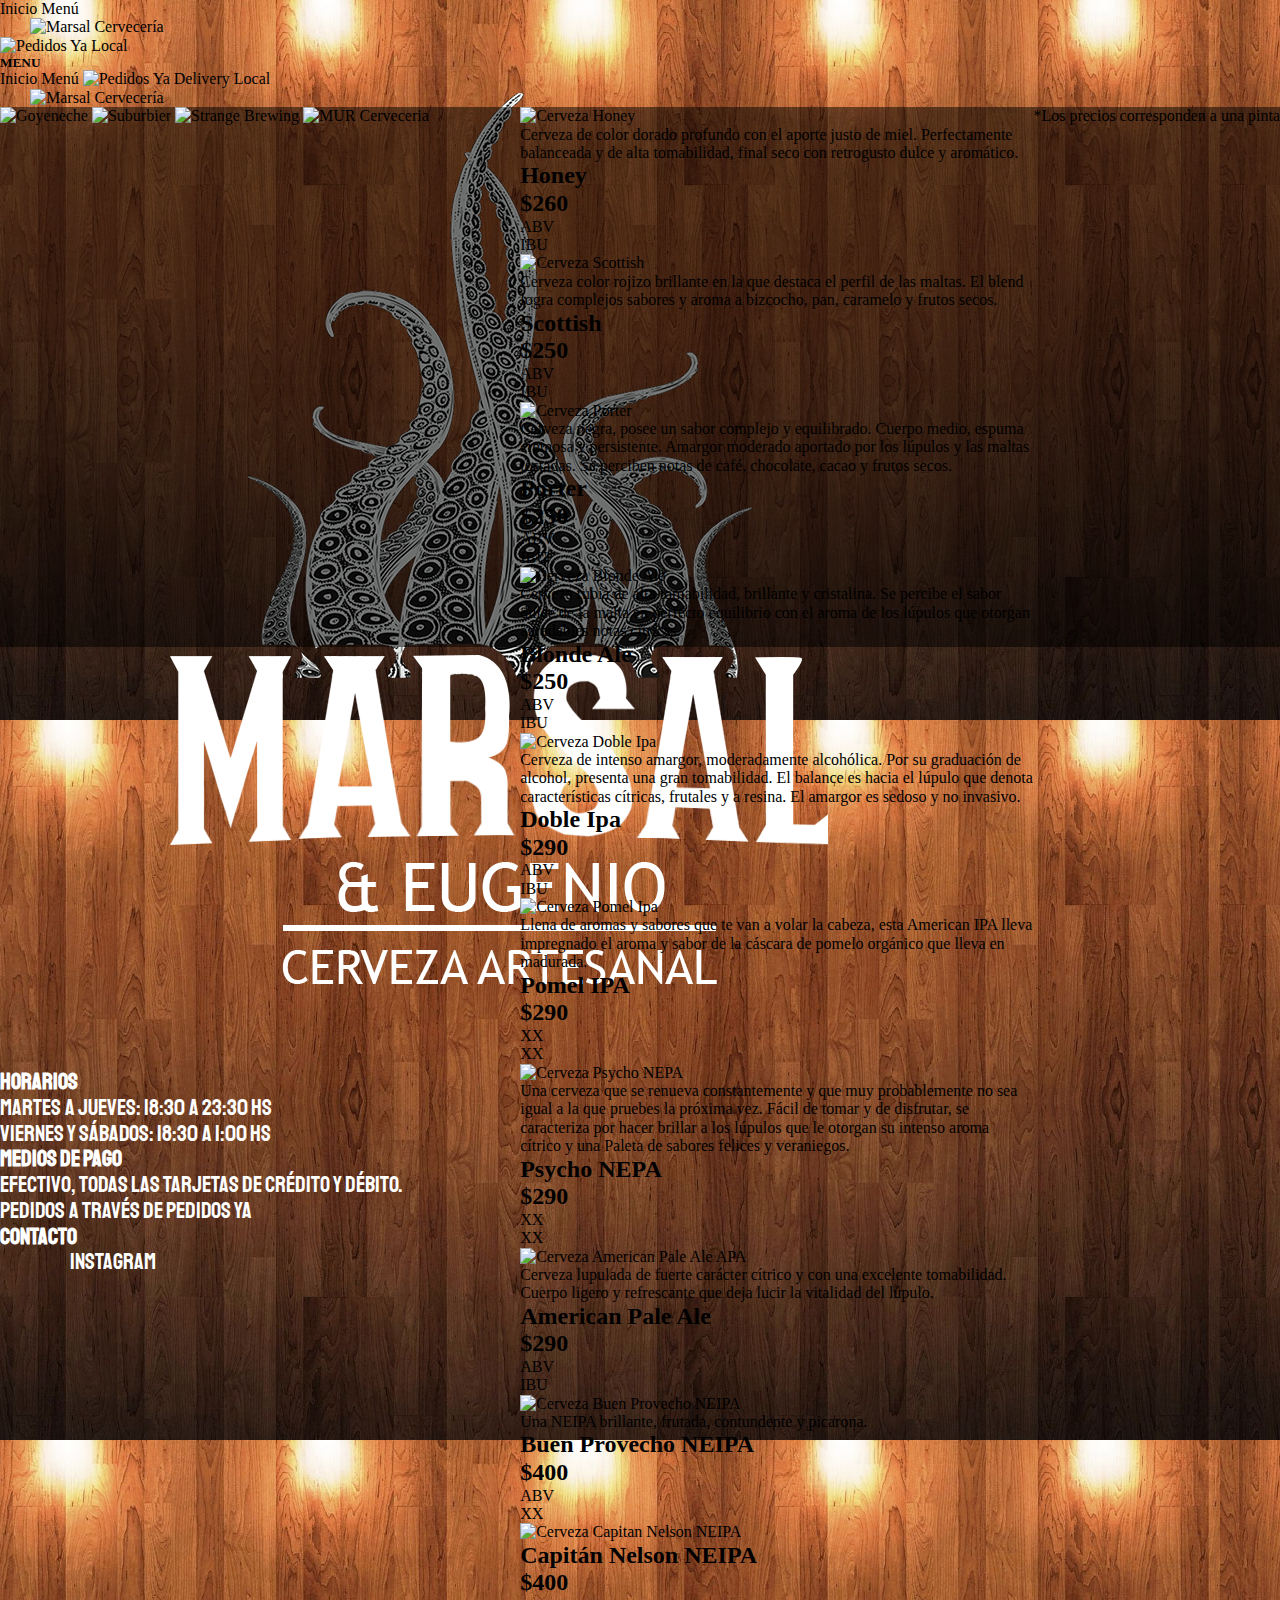
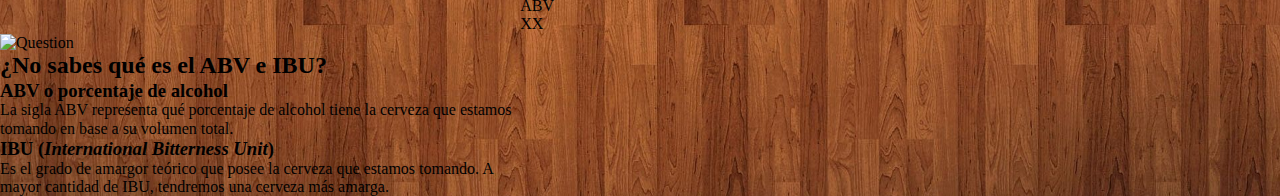
==== cervezas.html @ 227ba325 "Update cervezas.html" ====
<!DOCTYPE html>
<html lang="es">
<head>
    <meta charset="UTF-8">
    <meta http-equiv="X-UA-Compatible" content="IE=edge">
    <meta name="viewport" content="width=device-width, initial-scale=1.0">
    <title>Cervezas - Marsal</title>
    <meta name="keywords" content="cerveza,hamburguesas,bar,cervecería,birra,pizza">
	<meta name="description" content="Bar y cervecería artesanal ubicada en Los Polvorines, Malvinas Argentinas. Brindando la mejor calidad desde 2020">
	<meta name="author" content="Alexis Mendez">
	<meta name="copyright" content="Marsal Cervecería">
	<link rel="icon" href="assets/Logo.png">
	<link rel="stylesheet" type="text/css" href="style2.css">
	<link rel="stylesheet" type="text/css" href="normalize.css">
	<link rel="stylesheet" href="https://use.fontawesome.com/releases/v5.15.4/css/all.css" integrity="sha384-DyZ88mC6Up2uqS4h/KRgHuoeGwBcD4Ng9SiP4dIRy0EXTlnuz47vAwmeGwVChigm" crossorigin="anonymous">
	<link rel="preconnect" href="https://fonts.googleapis.com">
    <link rel="preconnect" href="https://fonts.gstatic.com" crossorigin>
	<link href="https://fonts.googleapis.com/css2?family=Skranji&display=swap" rel="stylesheet">
	<link href="https://fonts.googleapis.com/css2?family=Kelly+Slab&display=swap" rel="stylesheet">
	<link href="https://fonts.googleapis.com/css2?family=Truculenta:wght@300;500;700&display=swap" rel="stylesheet">
	<link href="https://fonts.googleapis.com/css2?family=Staatliches&display=swap" rel="stylesheet">
	<link href="https://fonts.googleapis.com/css2?family=Fira+Sans:wght@300;500;700&display=swap" rel="stylesheet">
	<link href="https://fonts.googleapis.com/css2?family=Raleway:wght@300;500;700&family=Russo+One&display=swap" rel="stylesheet">
</head>
<body>
    <nav class="nav">
		<div class="nav-grid">
			<div class="nav__left">
				<a href="index.html">Inicio</a>
				<a href="menu.html">Menú</a>
			</div>
			<img class="logo" src="assets/Logo_bordes.png" alt="Marsal Cervecería">
			<div class="nav__right">
				<a class="nav__link flex-center" href="https://www.pedidosya.com.ar/restaurantes/malvinas-argentinas/marsal-cerveceria-los-polvorines-menu?origin=shop_list">
					<img class="pedidos" src="assets/Pedidos.png" alt="Pedidos Ya"
					Delivery
				</a>
				<a class="nav__link flex-center" href="https://g.page/marsal-cerveceria?share" target="_blank">
					<i class="fas fa-map-marker-alt"></i>Local
				</a>
			</div>
		</div>
		<div class="nav-mobile">
			<div class="nav__button">
				<i class="fas fa-bars"></i>
				<h5>MENU</h5>
				<div class="aside">
					<a class="aside__item" href="index.html">
						<i class="fas fa-home"></i>Inicio
					</a>
					<a class="aside__item" href="menu.html">
						<i class="fas fa-utensils"></i>Menú
					</a>
					<a class="aside__item" href="https://www.pedidosya.com.ar/restaurantes/malvinas-argentinas/marsal-cerveceria-los-polvorines-menu?origin=shop_list">
						<img src="assets/Pedidos.png" alt="Pedidos Ya">
						Delivery
					</a>
					<a class="aside__item" href="https://g.page/marsal-cerveceria?share" target="_blank">
						<i class="fas fa-map-marker-alt"></i>Local
					</a>
				</div>
			</div>
			<img class="logo" src="assets/Logo_bordes.png" alt="Marsal Cervecería">
			<a class="nav__instagram" href="https://www.instagram.com/marsal_cerveceria/" target="_blank"><i class="fab fa-instagram"></i></a>	
		</div>
	</nav>
	<main class="page">
		<section class="container">
			<div class="friends">
				<img src="assets/Goye.png" alt="Goyeneche" class="friends__logo">
				<img src="assets/Suburbier.png" alt="Suburbier" class="friends__logo">
				<img src="assets/Strange.png" alt="Strange Brewing" class="friends__logo">
				<img src="assets/MUR.png" alt="MUR Cerveceria" class="friends__logo">
			</div>
		</section>
		<section class="container beers">
			<div class="beer">
				<div class="container-details">
					<img class="beer__img" src="assets/Beers/Honey.png" alt="Cerveza Honey">
					<p class="beer__details">Cerveza de color dorado profundo con el aporte justo de miel. Perfectamente balanceada y de alta tomabilidad, final seco con retrogusto dulce y aromático.</p>
				</div>
				<div class="beer__description">
					<h2 class="beer__title">Honey</h2>
					<h2 class="beer__price">$260</h2>
					<div class="beer__abv">
						<p>ABV</p>
						<div class="abv__value abv-honey"></div>
					</div>
					<div class="beer__ibu">
						<p>IBU</p>
						<div class="ibu__value ibu-honey"></div>
					</div>
				</div>
			</div>
			<div class="beer">
				<div class="container-details">
					<img class="beer__img" src="assets/Beers/Scottish.png" alt="Cerveza Scottish">
					<p class="beer__details">Cerveza color rojizo brillante en la que destaca el perfil de las maltas. El blend logra complejos sabores y aroma a bizcocho, pan, caramelo y frutos secos.</p>
				</div>
				<div class="beer__description">
					<h2 class="beer__title">Scottish</h2>
					<h2 class="beer__price">$250</h2>
					<div class="beer__abv">
						<p>ABV</p>
						<div class="abv__value abv-sc"></div>
					</div>
					<div class="beer__ibu">
						<p>IBU</p>
						<div class="ibu__value ibu-sc"></div>
					</div>
				</div>
			</div>
			<div class="beer">
				<div class="container-details">
					<img class="beer__img" src="assets/Beers/Porter.png" alt="Cerveza Porter">
					<p class="beer__details">Cerveza negra, posee un sabor complejo y equilibrado. Cuerpo medio, espuma cremosa y persistente. Amargor moderado aportado por los lúpulos y las maltas tostadas. Se perciben notas de café, chocolate, cacao y frutos secos.</p>
				</div>
				<div class="beer__description">
					<h2 class="beer__title">Porter</h2>
					<h2 class="beer__price">$250</h2>
					<div class="beer__abv">
						<p>ABV</p>
						<div class="abv__value abv-por"></div>
					</div>
					<div class="beer__ibu">
						<p>IBU</p>
						<div class="ibu__value ibu-por"></div>
					</div>
				</div>
			</div>
			<div class="beer">
				<div class="container-details">
					<img class="beer__img" src="assets/Beers/Blonde Ale.png" alt="Cerveza Blonde Ale">
					<p class="beer__details">Cerveza rubia de alta tomabilidad, brillante y cristalina. Se percibe el sabor dulce de la malta en perfecto equilibrio con el aroma de los lúpulos que otorgan agradables notas cítricas.</p>
				</div>
				<div class="beer__description">
					<h2 class="beer__title">Blonde Ale</h2>
					<h2 class="beer__price">$250</h2>
					<div class="beer__abv">
						<p>ABV</p>
						<div class="abv__value abv-blonde"></div>
					</div>
					<div class="beer__ibu">
						<p>IBU</p>
						<div class="ibu__value ibu-blonde"></div>
					</div>
				</div>
			</div>
			<div class="beer">
				<div class="container-details">
					<img class="beer__img" src="assets/Beers/Doble Ipa.png" alt="Cerveza Doble Ipa">
					<p class="beer__details">Cerveza de intenso amargor, moderadamente alcohólica. Por su graduación de alcohol, presenta una gran tomabilidad. El balance es hacia el lúpulo que denota características cítricas, frutales y a resina. El amargor es sedoso y no invasivo.</p>
				</div>
				<div class="beer__description">
					<h2 class="beer__title">Doble Ipa</h2>
					<h2 class="beer__price">$290</h2>
					<div class="beer__abv">
						<p>ABV</p>
						<div class="abv__value abv-dipa"></div>
					</div>
					<div class="beer__ibu">
						<p>IBU</p>
						<div class="ibu__value ibu-dipa"></div>
					</div>
				</div>
			</div>
			<div class="beer">
				<div class="container-details">
					<img class="beer__img" src="assets/Beers/Pomel Ipa.png" alt="Cerveza Pomel Ipa">
					<p class="beer__details">Llena de aromas y sabores que te van a volar la cabeza, esta American IPA lleva impregnado el aroma y sabor de la cáscara de pomelo orgánico que lleva en madurada.</p>
				</div>
				<div class="beer__description">
					<h2 class="beer__title">Pomel IPA</h2>
					<h2 class="beer__price">$290</h2>
					<div class="beer__abv">
						<p>XX</p>
						<div class="abv__value abv-na"></div>
					</div>
					<div class="beer__ibu">
						<p>XX</p>
						<div class="ibu__value ibu-na"></div>
					</div>
				</div>
			</div>
			<div class="beer">
				<div class="container-details">
					<img class="beer__img" src="assets/Beers/Psycho NEPA.png" alt="Cerveza Psycho NEPA">
					<p class="beer__details">Una cerveza que se renueva constantemente y que muy probablemente no sea igual a la que pruebes la próxima vez. Fácil de tomar y de disfrutar, se caracteriza por hacer brillar a los lúpulos que le otorgan su intenso aroma cítrico y una Paleta de sabores felices y veraniegos.</p>
				</div>
				<div class="beer__description">
					<h2 class="beer__title">Psycho NEPA</h2>
					<h2 class="beer__price">$290</h2>
					<div class="beer__abv">
						<p>XX</p>
						<div class="abv__value abv-na"></div>
					</div>
					<div class="beer__ibu">
						<p>XX</p>
						<div class="ibu__value ibu-na"></div>
					</div>
				</div>
			</div>
			<div class="beer">
				<div class="container-details">
					<img class="beer__img" src="assets/Beers/APA.png" alt="Cerveza American Pale Ale APA">
					<p class="beer__details">Cerveza lupulada de fuerte carácter cítrico y con una excelente tomabilidad. Cuerpo ligero y refrescante que deja lucir la vitalidad del lúpulo.</p>
				</div>
				<div class="beer__description">
					<h2 class="beer__title">American Pale Ale</h2>
					<h2 class="beer__price">$290</h2>
					<div class="beer__abv">
						<p>ABV</p>
						<div class="abv__value abv-apa"></div>
					</div>
					<div class="beer__ibu">
						<p>IBU</p>
						<div class="ibu__value ibu-apa"></div>
					</div>
				</div>
			</div>
			<div class="beer">
				<div class="container-details">
					<img class="beer__img" src="assets/Beers/Buen provecho.png" alt="Cerveza Buen Provecho NEIPA">
					<p class="beer__details">Una NEIPA brillante, frutada, contundente y picarona.</p>
				</div>
				<div class="beer__description">
					<h2 class="beer__title">Buen Provecho NEIPA</h2>
					<h2 class="beer__price">$400</h2>
					<div class="beer__abv">
						<p>ABV</p>
						<div class="abv__value abv-bp"></div>
					</div>
					<div class="beer__ibu">
						<p>XX</p>
						<div class="ibu__value ibu-na"></div>
					</div>
				</div>
			</div>
			<div class="beer">
				<img class="beer__img" src="assets/Beers/Capitan.png" alt="Cerveza Capitan Nelson NEIPA">
				<div class="beer__description">
					<h2 class="beer__title">Capitán Nelson NEIPA</h2>
					<h2 class="beer__price">$400</h2>
					<div class="beer__abv">
						<p>ABV</p>
						<div class="abv__value abv-cn"></div>
					</div>
					<div class="beer__ibu">
						<p>XX</p>
						<div class="ibu__value ibu-na"></div>
					</div>
				</div>
			</div>
		</section>
		<div class="aclaration">
			<p>*Los precios corresponden a una pinta</p>
		</div>
		<article class="diccionario">
			<img class="flex-center question" src="assets/questions.svg" alt="Question">
			<div class="definitions">
				<h2 class="flex-center dicc">¿No sabes qué es el ABV e IBU?</h2>
				<div class="definition">
					<h3 class="diccionario__title">ABV o porcentaje de alcohol</h2>
					<p class="diccionario__description">La sigla ABV representa qué porcentaje de alcohol tiene la cerveza que estamos tomando en base a su volumen total.</p>
				</div>
				<div class="definition">
					<h3 class="diccionario__title">IBU (<em>International Bitterness Unit</em>)</h2>
					<p class="diccionario__description">Es el grado de amargor teórico que posee la cerveza que estamos tomando. A mayor cantidad de IBU, tendremos una cerveza más amarga.</p>
				</div>
			</div>
		</article>
	</main>
	<footer class="footer">
		<div class="container cont-f">
			<div class="footer__item flex-center">
				<img class="footer__logo" src="assets/Logo.png" alt="Marsal Cerveceria">
			</div>
			<div class="footer__item">
				<div class="hour">
					<h4>HORARIOS</h4>
					<p class="footer__p">Martes a Jueves: 18:30 a 23:30 hs</p>
					<p class="footer__p">Viernes y Sábados: 18:30 a 1:00 hs</p>
				</div>
			</div>
			<div class="footer__item ">
				<div class="pay">
					<h4>MEDIOS DE PAGO</h4>
					<p class="footer__p">Efectivo, todas las tarjetas de crédito y débito. <br>
					Pedidos a través de Pedidos Ya
					</p>
				</div>
			</div>
			<div class="footer__item ">
				<div class="contact">
					<h4>CONTACTO</h4>
					<a class="footer__instagram" href="https://www.instagram.com/marsal_cerveceria/" target="_blank"><i class="fab fa-instagram"></i>Instagram</a>				
				</div>
			</div>
		</div>
    </footer>
</body>
</html>
---- style2.css ----
body{
    background: url(assets/background.jpg);
    background-size: cover;
    background-position-x: -60px;
    scroll-behavior: smooth;
}

a{
    color: inherit;
}

.nav-flex{
    display: flex;
    position: relative;
    height: 35vh;
    width: 100vw;
    justify-content: space-evenly;
}

.nav-flex--mobile{
    display: none;
}

.banner{
    display: flex;
    justify-content: center;
}

.banner img{
    width: 100%;
}

.logo{
    justify-content: center;
    display: flex;
    min-width: 250px;
    margin: 0 30px;
}

.logo img{
    height: 100%;
}

.page{
    display: grid;
    position: relative;
    height: 60vh;
    bottom: 0;
    width: 100vw;
    grid-template-areas: 
    "beer food place";
    background: rgba(0, 0, 0, 0.507);
}

.beer{
    grid-area: beer;
}

.food{
    grid-area: food;
}

.place{
    grid-area: place;
}

.item{
    display: flex;
    overflow: hidden;
    padding: 1%;
}

.bg{
    box-sizing: border-box;
    position: relative;
    top: 0;
    left: 0;
    width: 100%;
    height: 100%;
    background-repeat: no-repeat;
    background-size: cover;
    background-position: center;
    overflow: hidden;
}

.item:hover > .bg{
    transform: scale(1.02);
    border: none;
}

.item:hover > .img-title{
    transform: scale(1.02);
}

.bg--beer{
    background-image: url(assets/cerveza1.jpg);
    background-position: bottom;
}

.bg--food{
    background-image: url(assets/comida1.jpg);
    background-position: bottom;
}

.bg--place{
    background-image: url(assets/local1.jpg);
    background-position: center;
}

.hover{
    display: none;
}

.img-title{
    position: absolute;
    text-align: center;
    color: #fff;
    font-family: "Kelly Slab";
    font-size: 3rem;
    width: 33%;
    background: rgba(0, 0, 0, 0.473);
    padding: 20px;
    bottom: 0;
    text-shadow: 9px 5px 5px rgba(0, 0, 0, 0.815);
}

.img-title--beer{
    left: 0;
}

.img-title--beer::before{
    content: "Nuestras Cervezas";
}

.img-title--food::before{
    content: "Comé rico";
}

.img-title--place::before{
    content: "Te esperamos";
}

.footer{
    height: 5vh;
    display: flex;
    font-family: "Staatliches";
    font-size: 1.4rem;
    justify-content: space-between;
    color: #fff;
    align-items: center;
}

.footer__established{
    margin: 0 50px;
}

.footer__paragraph{
    margin: auto;
}

.footer__instagram{
    margin: 0 50px;
}

.footer__instagram i{
    margin: 0 10px;
    font-size: 1.2rem;
}

@media screen and (max-width:1250px){
    .nav-flex{
        height: 30vh;
    }
    .page{
        height: 65vh;
    }
}

@media screen and (max-width:900px){
    body{
        background: none;
    }

    .nav-flex{
        height: 100%;
        width: 100%;
        background: url(assets/background2.jpg);
        background-position-y: -10px;
        background-size: cover;
        flex-wrap: wrap;
        justify-content: space-between;
        align-items: center;
    }

    .logo{
        order: 1;
        height: 80px;
        width: 20%;
        min-width: fit-content;
        margin: 0;
    }

    .nav-flex--mobile{
        display: flex;
        height: 100px;
        width: 80%;
        justify-content: space-evenly;
        align-items: center;
        order: 2;
        color: #fff;
        text-shadow: 7px 5px 5px rgba(0, 0, 0, 0.815);
        font-family: "Skranji";
        font-size: 1.2rem;
    }

    .nav-flex--mobile a{
        margin: 0 px;
    }

    .banner{
        order: 3;
        width: 100%;
    }

    .page{
        height: 800px;
        width: 100%;
        grid-template-areas: 
        "beer"
        "food"
        "place";
    }

    .footer{
        height: 100%;
    }
}

@media screen and (max-width:600px){
    .logo{
        height: 60px;
    }
    .nav-flex--mobile{
        height: 80px;
        font-size: 1rem;
    }
}
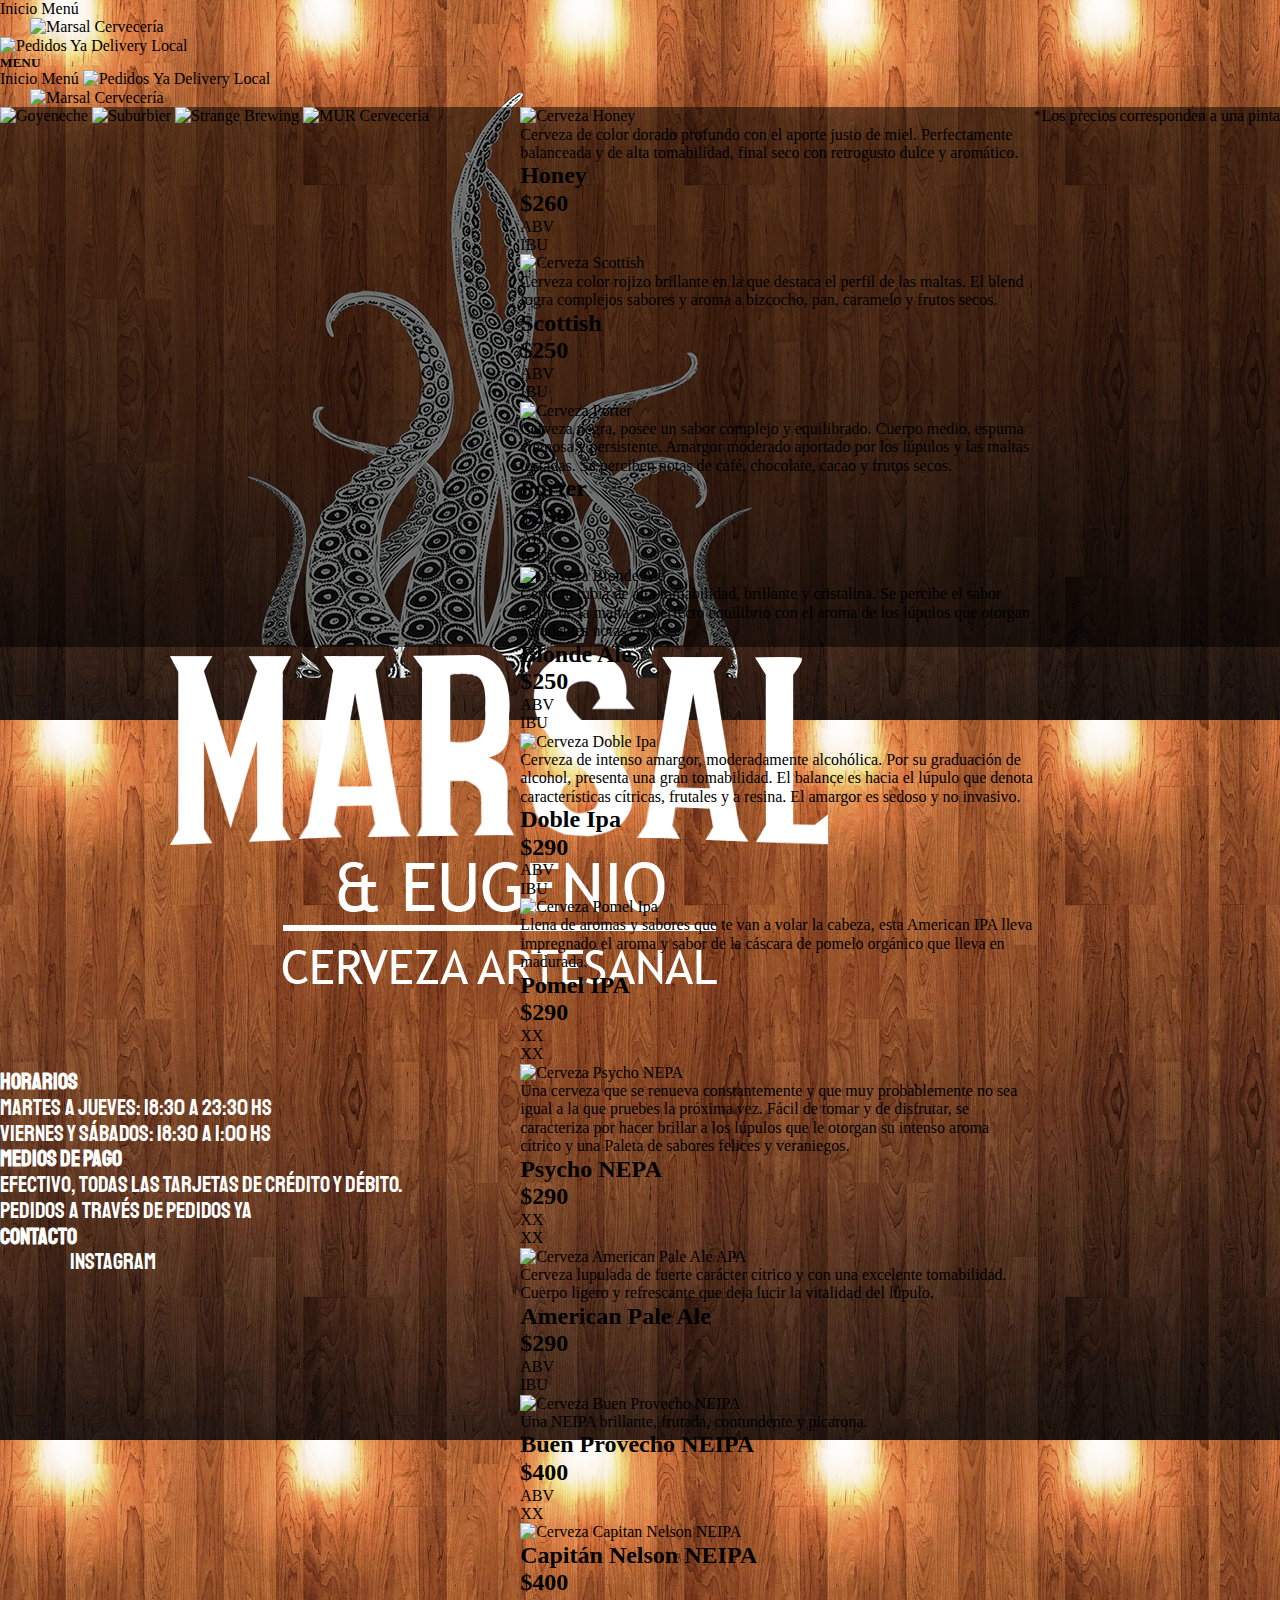
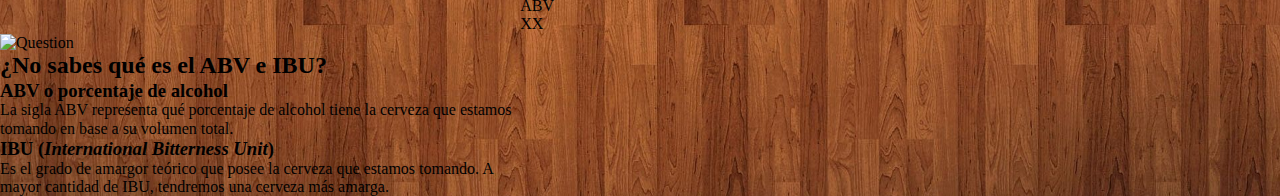
==== commit f8ed6caf: "Cerveza" ====
--- a/cervezas.html
+++ b/cervezas.html
@@ -1,302 +1,302 @@
-<!DOCTYPE html>
-<html lang="es">
-<head>
-    <meta charset="UTF-8">
-    <meta http-equiv="X-UA-Compatible" content="IE=edge">
-    <meta name="viewport" content="width=device-width, initial-scale=1.0">
-    <title>Cervezas - Marsal</title>
-    <meta name="keywords" content="cerveza,hamburguesas,bar,cervecería,birra,pizza">
-	<meta name="description" content="Bar y cervecería artesanal ubicada en Los Polvorines, Malvinas Argentinas. Brindando la mejor calidad desde 2020">
-	<meta name="author" content="Alexis Mendez">
-	<meta name="copyright" content="Marsal Cervecería">
-	<link rel="icon" href="assets/Logo.png">
-	<link rel="stylesheet" type="text/css" href="style2.css">
-	<link rel="stylesheet" type="text/css" href="normalize.css">
-	<link rel="stylesheet" href="https://use.fontawesome.com/releases/v5.15.4/css/all.css" integrity="sha384-DyZ88mC6Up2uqS4h/KRgHuoeGwBcD4Ng9SiP4dIRy0EXTlnuz47vAwmeGwVChigm" crossorigin="anonymous">
-	<link rel="preconnect" href="https://fonts.googleapis.com">
-    <link rel="preconnect" href="https://fonts.gstatic.com" crossorigin>
-	<link href="https://fonts.googleapis.com/css2?family=Skranji&display=swap" rel="stylesheet">
-	<link href="https://fonts.googleapis.com/css2?family=Kelly+Slab&display=swap" rel="stylesheet">
-	<link href="https://fonts.googleapis.com/css2?family=Truculenta:wght@300;500;700&display=swap" rel="stylesheet">
-	<link href="https://fonts.googleapis.com/css2?family=Staatliches&display=swap" rel="stylesheet">
-	<link href="https://fonts.googleapis.com/css2?family=Fira+Sans:wght@300;500;700&display=swap" rel="stylesheet">
-	<link href="https://fonts.googleapis.com/css2?family=Raleway:wght@300;500;700&family=Russo+One&display=swap" rel="stylesheet">
-</head>
-<body>
-    <nav class="nav">
-		<div class="nav-grid">
-			<div class="nav__left">
-				<a href="index.html">Inicio</a>
-				<a href="menu.html">Menú</a>
-			</div>
-			<img class="logo" src="assets/Logo_bordes.png" alt="Marsal Cervecería">
-			<div class="nav__right">
-				<a class="nav__link flex-center" href="https://www.pedidosya.com.ar/restaurantes/malvinas-argentinas/marsal-cerveceria-los-polvorines-menu?origin=shop_list">
-					<img class="pedidos" src="assets/Pedidos.png" alt="Pedidos Ya"
-					Delivery
-				</a>
-				<a class="nav__link flex-center" href="https://g.page/marsal-cerveceria?share" target="_blank">
-					<i class="fas fa-map-marker-alt"></i>Local
-				</a>
-			</div>
-		</div>
-		<div class="nav-mobile">
-			<div class="nav__button">
-				<i class="fas fa-bars"></i>
-				<h5>MENU</h5>
-				<div class="aside">
-					<a class="aside__item" href="index.html">
-						<i class="fas fa-home"></i>Inicio
-					</a>
-					<a class="aside__item" href="menu.html">
-						<i class="fas fa-utensils"></i>Menú
-					</a>
-					<a class="aside__item" href="https://www.pedidosya.com.ar/restaurantes/malvinas-argentinas/marsal-cerveceria-los-polvorines-menu?origin=shop_list">
-						<img src="assets/Pedidos.png" alt="Pedidos Ya">
-						Delivery
-					</a>
-					<a class="aside__item" href="https://g.page/marsal-cerveceria?share" target="_blank">
-						<i class="fas fa-map-marker-alt"></i>Local
-					</a>
-				</div>
-			</div>
-			<img class="logo" src="assets/Logo_bordes.png" alt="Marsal Cervecería">
-			<a class="nav__instagram" href="https://www.instagram.com/marsal_cerveceria/" target="_blank"><i class="fab fa-instagram"></i></a>	
-		</div>
-	</nav>
-	<main class="page">
-		<section class="container">
-			<div class="friends">
-				<img src="assets/Goye.png" alt="Goyeneche" class="friends__logo">
-				<img src="assets/Suburbier.png" alt="Suburbier" class="friends__logo">
-				<img src="assets/Strange.png" alt="Strange Brewing" class="friends__logo">
-				<img src="assets/MUR.png" alt="MUR Cerveceria" class="friends__logo">
-			</div>
-		</section>
-		<section class="container beers">
-			<div class="beer">
-				<div class="container-details">
-					<img class="beer__img" src="assets/Beers/Honey.png" alt="Cerveza Honey">
-					<p class="beer__details">Cerveza de color dorado profundo con el aporte justo de miel. Perfectamente balanceada y de alta tomabilidad, final seco con retrogusto dulce y aromático.</p>
-				</div>
-				<div class="beer__description">
-					<h2 class="beer__title">Honey</h2>
-					<h2 class="beer__price">$260</h2>
-					<div class="beer__abv">
-						<p>ABV</p>
-						<div class="abv__value abv-honey"></div>
-					</div>
-					<div class="beer__ibu">
-						<p>IBU</p>
-						<div class="ibu__value ibu-honey"></div>
-					</div>
-				</div>
-			</div>
-			<div class="beer">
-				<div class="container-details">
-					<img class="beer__img" src="assets/Beers/Scottish.png" alt="Cerveza Scottish">
-					<p class="beer__details">Cerveza color rojizo brillante en la que destaca el perfil de las maltas. El blend logra complejos sabores y aroma a bizcocho, pan, caramelo y frutos secos.</p>
-				</div>
-				<div class="beer__description">
-					<h2 class="beer__title">Scottish</h2>
-					<h2 class="beer__price">$250</h2>
-					<div class="beer__abv">
-						<p>ABV</p>
-						<div class="abv__value abv-sc"></div>
-					</div>
-					<div class="beer__ibu">
-						<p>IBU</p>
-						<div class="ibu__value ibu-sc"></div>
-					</div>
-				</div>
-			</div>
-			<div class="beer">
-				<div class="container-details">
-					<img class="beer__img" src="assets/Beers/Porter.png" alt="Cerveza Porter">
-					<p class="beer__details">Cerveza negra, posee un sabor complejo y equilibrado. Cuerpo medio, espuma cremosa y persistente. Amargor moderado aportado por los lúpulos y las maltas tostadas. Se perciben notas de café, chocolate, cacao y frutos secos.</p>
-				</div>
-				<div class="beer__description">
-					<h2 class="beer__title">Porter</h2>
-					<h2 class="beer__price">$250</h2>
-					<div class="beer__abv">
-						<p>ABV</p>
-						<div class="abv__value abv-por"></div>
-					</div>
-					<div class="beer__ibu">
-						<p>IBU</p>
-						<div class="ibu__value ibu-por"></div>
-					</div>
-				</div>
-			</div>
-			<div class="beer">
-				<div class="container-details">
-					<img class="beer__img" src="assets/Beers/Blonde Ale.png" alt="Cerveza Blonde Ale">
-					<p class="beer__details">Cerveza rubia de alta tomabilidad, brillante y cristalina. Se percibe el sabor dulce de la malta en perfecto equilibrio con el aroma de los lúpulos que otorgan agradables notas cítricas.</p>
-				</div>
-				<div class="beer__description">
-					<h2 class="beer__title">Blonde Ale</h2>
-					<h2 class="beer__price">$250</h2>
-					<div class="beer__abv">
-						<p>ABV</p>
-						<div class="abv__value abv-blonde"></div>
-					</div>
-					<div class="beer__ibu">
-						<p>IBU</p>
-						<div class="ibu__value ibu-blonde"></div>
-					</div>
-				</div>
-			</div>
-			<div class="beer">
-				<div class="container-details">
-					<img class="beer__img" src="assets/Beers/Doble Ipa.png" alt="Cerveza Doble Ipa">
-					<p class="beer__details">Cerveza de intenso amargor, moderadamente alcohólica. Por su graduación de alcohol, presenta una gran tomabilidad. El balance es hacia el lúpulo que denota características cítricas, frutales y a resina. El amargor es sedoso y no invasivo.</p>
-				</div>
-				<div class="beer__description">
-					<h2 class="beer__title">Doble Ipa</h2>
-					<h2 class="beer__price">$290</h2>
-					<div class="beer__abv">
-						<p>ABV</p>
-						<div class="abv__value abv-dipa"></div>
-					</div>
-					<div class="beer__ibu">
-						<p>IBU</p>
-						<div class="ibu__value ibu-dipa"></div>
-					</div>
-				</div>
-			</div>
-			<div class="beer">
-				<div class="container-details">
-					<img class="beer__img" src="assets/Beers/Pomel Ipa.png" alt="Cerveza Pomel Ipa">
-					<p class="beer__details">Llena de aromas y sabores que te van a volar la cabeza, esta American IPA lleva impregnado el aroma y sabor de la cáscara de pomelo orgánico que lleva en madurada.</p>
-				</div>
-				<div class="beer__description">
-					<h2 class="beer__title">Pomel IPA</h2>
-					<h2 class="beer__price">$290</h2>
-					<div class="beer__abv">
-						<p>XX</p>
-						<div class="abv__value abv-na"></div>
-					</div>
-					<div class="beer__ibu">
-						<p>XX</p>
-						<div class="ibu__value ibu-na"></div>
-					</div>
-				</div>
-			</div>
-			<div class="beer">
-				<div class="container-details">
-					<img class="beer__img" src="assets/Beers/Psycho NEPA.png" alt="Cerveza Psycho NEPA">
-					<p class="beer__details">Una cerveza que se renueva constantemente y que muy probablemente no sea igual a la que pruebes la próxima vez. Fácil de tomar y de disfrutar, se caracteriza por hacer brillar a los lúpulos que le otorgan su intenso aroma cítrico y una Paleta de sabores felices y veraniegos.</p>
-				</div>
-				<div class="beer__description">
-					<h2 class="beer__title">Psycho NEPA</h2>
-					<h2 class="beer__price">$290</h2>
-					<div class="beer__abv">
-						<p>XX</p>
-						<div class="abv__value abv-na"></div>
-					</div>
-					<div class="beer__ibu">
-						<p>XX</p>
-						<div class="ibu__value ibu-na"></div>
-					</div>
-				</div>
-			</div>
-			<div class="beer">
-				<div class="container-details">
-					<img class="beer__img" src="assets/Beers/APA.png" alt="Cerveza American Pale Ale APA">
-					<p class="beer__details">Cerveza lupulada de fuerte carácter cítrico y con una excelente tomabilidad. Cuerpo ligero y refrescante que deja lucir la vitalidad del lúpulo.</p>
-				</div>
-				<div class="beer__description">
-					<h2 class="beer__title">American Pale Ale</h2>
-					<h2 class="beer__price">$290</h2>
-					<div class="beer__abv">
-						<p>ABV</p>
-						<div class="abv__value abv-apa"></div>
-					</div>
-					<div class="beer__ibu">
-						<p>IBU</p>
-						<div class="ibu__value ibu-apa"></div>
-					</div>
-				</div>
-			</div>
-			<div class="beer">
-				<div class="container-details">
-					<img class="beer__img" src="assets/Beers/Buen provecho.png" alt="Cerveza Buen Provecho NEIPA">
-					<p class="beer__details">Una NEIPA brillante, frutada, contundente y picarona.</p>
-				</div>
-				<div class="beer__description">
-					<h2 class="beer__title">Buen Provecho NEIPA</h2>
-					<h2 class="beer__price">$400</h2>
-					<div class="beer__abv">
-						<p>ABV</p>
-						<div class="abv__value abv-bp"></div>
-					</div>
-					<div class="beer__ibu">
-						<p>XX</p>
-						<div class="ibu__value ibu-na"></div>
-					</div>
-				</div>
-			</div>
-			<div class="beer">
-				<img class="beer__img" src="assets/Beers/Capitan.png" alt="Cerveza Capitan Nelson NEIPA">
-				<div class="beer__description">
-					<h2 class="beer__title">Capitán Nelson NEIPA</h2>
-					<h2 class="beer__price">$400</h2>
-					<div class="beer__abv">
-						<p>ABV</p>
-						<div class="abv__value abv-cn"></div>
-					</div>
-					<div class="beer__ibu">
-						<p>XX</p>
-						<div class="ibu__value ibu-na"></div>
-					</div>
-				</div>
-			</div>
-		</section>
-		<div class="aclaration">
-			<p>*Los precios corresponden a una pinta</p>
-		</div>
-		<article class="diccionario">
-			<img class="flex-center question" src="assets/questions.svg" alt="Question">
-			<div class="definitions">
-				<h2 class="flex-center dicc">¿No sabes qué es el ABV e IBU?</h2>
-				<div class="definition">
-					<h3 class="diccionario__title">ABV o porcentaje de alcohol</h2>
-					<p class="diccionario__description">La sigla ABV representa qué porcentaje de alcohol tiene la cerveza que estamos tomando en base a su volumen total.</p>
-				</div>
-				<div class="definition">
-					<h3 class="diccionario__title">IBU (<em>International Bitterness Unit</em>)</h2>
-					<p class="diccionario__description">Es el grado de amargor teórico que posee la cerveza que estamos tomando. A mayor cantidad de IBU, tendremos una cerveza más amarga.</p>
-				</div>
-			</div>
-		</article>
-	</main>
-	<footer class="footer">
-		<div class="container cont-f">
-			<div class="footer__item flex-center">
-				<img class="footer__logo" src="assets/Logo.png" alt="Marsal Cerveceria">
-			</div>
-			<div class="footer__item">
-				<div class="hour">
-					<h4>HORARIOS</h4>
-					<p class="footer__p">Martes a Jueves: 18:30 a 23:30 hs</p>
-					<p class="footer__p">Viernes y Sábados: 18:30 a 1:00 hs</p>
-				</div>
-			</div>
-			<div class="footer__item ">
-				<div class="pay">
-					<h4>MEDIOS DE PAGO</h4>
-					<p class="footer__p">Efectivo, todas las tarjetas de crédito y débito. <br>
-					Pedidos a través de Pedidos Ya
-					</p>
-				</div>
-			</div>
-			<div class="footer__item ">
-				<div class="contact">
-					<h4>CONTACTO</h4>
-					<a class="footer__instagram" href="https://www.instagram.com/marsal_cerveceria/" target="_blank"><i class="fab fa-instagram"></i>Instagram</a>				
-				</div>
-			</div>
-		</div>
-    </footer>
-</body>
+<!DOCTYPE html>
+<html lang="es">
+<head>
+    <meta charset="UTF-8">
+    <meta http-equiv="X-UA-Compatible" content="IE=edge">
+    <meta name="viewport" content="width=device-width, initial-scale=1.0">
+    <title>Cervezas - Marsal</title>
+    <meta name="keywords" content="cerveza,hamburguesas,bar,cervecería,birra,pizza">
+	<meta name="description" content="Bar y cervecería artesanal ubicada en Los Polvorines, Malvinas Argentinas. Brindando la mejor calidad desde 2020">
+	<meta name="author" content="Alexis Mendez">
+	<meta name="copyright" content="Marsal Cervecería">
+	<link rel="icon" href="assets/Logo.png">
+	<link rel="stylesheet" type="text/css" href="style2.css">
+	<link rel="stylesheet" type="text/css" href="normalize.css">
+	<link rel="stylesheet" href="https://use.fontawesome.com/releases/v5.15.4/css/all.css" integrity="sha384-DyZ88mC6Up2uqS4h/KRgHuoeGwBcD4Ng9SiP4dIRy0EXTlnuz47vAwmeGwVChigm" crossorigin="anonymous">
+	<link rel="preconnect" href="https://fonts.googleapis.com">
+    <link rel="preconnect" href="https://fonts.gstatic.com" crossorigin>
+	<link href="https://fonts.googleapis.com/css2?family=Skranji&display=swap" rel="stylesheet">
+	<link href="https://fonts.googleapis.com/css2?family=Kelly+Slab&display=swap" rel="stylesheet">
+	<link href="https://fonts.googleapis.com/css2?family=Truculenta:wght@300;500;700&display=swap" rel="stylesheet">
+	<link href="https://fonts.googleapis.com/css2?family=Staatliches&display=swap" rel="stylesheet">
+	<link href="https://fonts.googleapis.com/css2?family=Fira+Sans:wght@300;500;700&display=swap" rel="stylesheet">
+	<link href="https://fonts.googleapis.com/css2?family=Raleway:wght@300;500;700&family=Russo+One&display=swap" rel="stylesheet">
+</head>
+<body>
+    <nav class="nav">
+		<div class="nav-grid">
+			<div class="nav__left">
+				<a href="index.html">Inicio</a>
+				<a href="menu.html">Menú</a>
+			</div>
+			<img class="logo" src="assets/Logo_bordes.png" alt="Marsal Cervecería">
+			<div class="nav__right">
+				<a class="nav__link flex-center" href="https://www.pedidosya.com.ar/restaurantes/malvinas-argentinas/marsal-cerveceria-los-polvorines-menu?origin=shop_list">
+					<img class="pedidos" src="assets/Pedidos.png" alt="Pedidos Ya">
+					Delivery
+				</a>
+				<a class="nav__link flex-center" href="https://g.page/marsal-cerveceria?share" target="_blank">
+					<i class="fas fa-map-marker-alt"></i>Local
+				</a>
+			</div>
+		</div>
+		<div class="nav-mobile">
+			<div class="nav__button">
+				<i class="fas fa-bars"></i>
+				<h5>MENU</h5>
+				<div class="aside">
+					<a class="aside__item" href="index.html">
+						<i class="fas fa-home"></i>Inicio
+					</a>
+					<a class="aside__item" href="menu.html">
+						<i class="fas fa-utensils"></i>Menú
+					</a>
+					<a class="aside__item" href="https://www.pedidosya.com.ar/restaurantes/malvinas-argentinas/marsal-cerveceria-los-polvorines-menu?origin=shop_list">
+						<img src="assets/Pedidos.png" alt="Pedidos Ya">
+						Delivery
+					</a>
+					<a class="aside__item" href="https://g.page/marsal-cerveceria?share" target="_blank">
+						<i class="fas fa-map-marker-alt"></i>Local
+					</a>
+				</div>
+			</div>
+			<img class="logo" src="assets/Logo_bordes.png" alt="Marsal Cervecería">
+			<a class="nav__instagram" href="https://www.instagram.com/marsal_cerveceria/" target="_blank"><i class="fab fa-instagram"></i></a>	
+		</div>
+	</nav>
+	<main class="page">
+		<section class="container">
+			<div class="friends">
+				<img src="assets/Goye.png" alt="Goyeneche" class="friends__logo">
+				<img src="assets/Suburbier.png" alt="Suburbier" class="friends__logo">
+				<img src="assets/Strange.png" alt="Strange Brewing" class="friends__logo">
+				<img src="assets/MUR.png" alt="MUR Cerveceria" class="friends__logo">
+			</div>
+		</section>
+		<section class="container beers">
+			<div class="beer">
+				<div class="container-details">
+					<img class="beer__img" src="assets/Beers/Honey.png" alt="Cerveza Honey">
+					<p class="beer__details">Cerveza de color dorado profundo con el aporte justo de miel. Perfectamente balanceada y de alta tomabilidad, final seco con retrogusto dulce y aromático.</p>
+				</div>
+				<div class="beer__description">
+					<h2 class="beer__title">Honey</h2>
+					<h2 class="beer__price">$260</h2>
+					<div class="beer__abv">
+						<p>ABV</p>
+						<div class="abv__value abv-honey"></div>
+					</div>
+					<div class="beer__ibu">
+						<p>IBU</p>
+						<div class="ibu__value ibu-honey"></div>
+					</div>
+				</div>
+			</div>
+			<div class="beer">
+				<div class="container-details">
+					<img class="beer__img" src="assets/Beers/Scottish.png" alt="Cerveza Scottish">
+					<p class="beer__details">Cerveza color rojizo brillante en la que destaca el perfil de las maltas. El blend logra complejos sabores y aroma a bizcocho, pan, caramelo y frutos secos.</p>
+				</div>
+				<div class="beer__description">
+					<h2 class="beer__title">Scottish</h2>
+					<h2 class="beer__price">$250</h2>
+					<div class="beer__abv">
+						<p>ABV</p>
+						<div class="abv__value abv-sc"></div>
+					</div>
+					<div class="beer__ibu">
+						<p>IBU</p>
+						<div class="ibu__value ibu-sc"></div>
+					</div>
+				</div>
+			</div>
+			<div class="beer">
+				<div class="container-details">
+					<img class="beer__img" src="assets/Beers/Porter.png" alt="Cerveza Porter">
+					<p class="beer__details">Cerveza negra, posee un sabor complejo y equilibrado. Cuerpo medio, espuma cremosa y persistente. Amargor moderado aportado por los lúpulos y las maltas tostadas. Se perciben notas de café, chocolate, cacao y frutos secos.</p>
+				</div>
+				<div class="beer__description">
+					<h2 class="beer__title">Porter</h2>
+					<h2 class="beer__price">$250</h2>
+					<div class="beer__abv">
+						<p>ABV</p>
+						<div class="abv__value abv-por"></div>
+					</div>
+					<div class="beer__ibu">
+						<p>IBU</p>
+						<div class="ibu__value ibu-por"></div>
+					</div>
+				</div>
+			</div>
+			<div class="beer">
+				<div class="container-details">
+					<img class="beer__img" src="assets/Beers/Blonde Ale.png" alt="Cerveza Blonde Ale">
+					<p class="beer__details">Cerveza rubia de alta tomabilidad, brillante y cristalina. Se percibe el sabor dulce de la malta en perfecto equilibrio con el aroma de los lúpulos que otorgan agradables notas cítricas.</p>
+				</div>
+				<div class="beer__description">
+					<h2 class="beer__title">Blonde Ale</h2>
+					<h2 class="beer__price">$250</h2>
+					<div class="beer__abv">
+						<p>ABV</p>
+						<div class="abv__value abv-blonde"></div>
+					</div>
+					<div class="beer__ibu">
+						<p>IBU</p>
+						<div class="ibu__value ibu-blonde"></div>
+					</div>
+				</div>
+			</div>
+			<div class="beer">
+				<div class="container-details">
+					<img class="beer__img" src="assets/Beers/Doble Ipa.png" alt="Cerveza Doble Ipa">
+					<p class="beer__details">Cerveza de intenso amargor, moderadamente alcohólica. Por su graduación de alcohol, presenta una gran tomabilidad. El balance es hacia el lúpulo que denota características cítricas, frutales y a resina. El amargor es sedoso y no invasivo.</p>
+				</div>
+				<div class="beer__description">
+					<h2 class="beer__title">Doble Ipa</h2>
+					<h2 class="beer__price">$290</h2>
+					<div class="beer__abv">
+						<p>ABV</p>
+						<div class="abv__value abv-dipa"></div>
+					</div>
+					<div class="beer__ibu">
+						<p>IBU</p>
+						<div class="ibu__value ibu-dipa"></div>
+					</div>
+				</div>
+			</div>
+			<div class="beer">
+				<div class="container-details">
+					<img class="beer__img" src="assets/Beers/Pomel Ipa.png" alt="Cerveza Pomel Ipa">
+					<p class="beer__details">Llena de aromas y sabores que te van a volar la cabeza, esta American IPA lleva impregnado el aroma y sabor de la cáscara de pomelo orgánico que lleva en madurada.</p>
+				</div>
+				<div class="beer__description">
+					<h2 class="beer__title">Pomel IPA</h2>
+					<h2 class="beer__price">$290</h2>
+					<div class="beer__abv">
+						<p>XX</p>
+						<div class="abv__value abv-na"></div>
+					</div>
+					<div class="beer__ibu">
+						<p>XX</p>
+						<div class="ibu__value ibu-na"></div>
+					</div>
+				</div>
+			</div>
+			<div class="beer">
+				<div class="container-details">
+					<img class="beer__img" src="assets/Beers/Psycho NEPA.png" alt="Cerveza Psycho NEPA">
+					<p class="beer__details">Una cerveza que se renueva constantemente y que muy probablemente no sea igual a la que pruebes la próxima vez. Fácil de tomar y de disfrutar, se caracteriza por hacer brillar a los lúpulos que le otorgan su intenso aroma cítrico y una Paleta de sabores felices y veraniegos.</p>
+				</div>
+				<div class="beer__description">
+					<h2 class="beer__title">Psycho NEPA</h2>
+					<h2 class="beer__price">$290</h2>
+					<div class="beer__abv">
+						<p>XX</p>
+						<div class="abv__value abv-na"></div>
+					</div>
+					<div class="beer__ibu">
+						<p>XX</p>
+						<div class="ibu__value ibu-na"></div>
+					</div>
+				</div>
+			</div>
+			<div class="beer">
+				<div class="container-details">
+					<img class="beer__img" src="assets/Beers/APA.png" alt="Cerveza American Pale Ale APA">
+					<p class="beer__details">Cerveza lupulada de fuerte carácter cítrico y con una excelente tomabilidad. Cuerpo ligero y refrescante que deja lucir la vitalidad del lúpulo.</p>
+				</div>
+				<div class="beer__description">
+					<h2 class="beer__title">American Pale Ale</h2>
+					<h2 class="beer__price">$290</h2>
+					<div class="beer__abv">
+						<p>ABV</p>
+						<div class="abv__value abv-apa"></div>
+					</div>
+					<div class="beer__ibu">
+						<p>IBU</p>
+						<div class="ibu__value ibu-apa"></div>
+					</div>
+				</div>
+			</div>
+			<div class="beer">
+				<div class="container-details">
+					<img class="beer__img" src="assets/Beers/Buen provecho.png" alt="Cerveza Buen Provecho NEIPA">
+					<p class="beer__details">Una NEIPA brillante, frutada, contundente y picarona.</p>
+				</div>
+				<div class="beer__description">
+					<h2 class="beer__title">Buen Provecho NEIPA</h2>
+					<h2 class="beer__price">$400</h2>
+					<div class="beer__abv">
+						<p>ABV</p>
+						<div class="abv__value abv-bp"></div>
+					</div>
+					<div class="beer__ibu">
+						<p>XX</p>
+						<div class="ibu__value ibu-na"></div>
+					</div>
+				</div>
+			</div>
+			<div class="beer">
+				<img class="beer__img" src="assets/Beers/Capitan.png" alt="Cerveza Capitan Nelson NEIPA">
+				<div class="beer__description">
+					<h2 class="beer__title">Capitán Nelson NEIPA</h2>
+					<h2 class="beer__price">$400</h2>
+					<div class="beer__abv">
+						<p>ABV</p>
+						<div class="abv__value abv-cn"></div>
+					</div>
+					<div class="beer__ibu">
+						<p>XX</p>
+						<div class="ibu__value ibu-na"></div>
+					</div>
+				</div>
+			</div>
+		</section>
+		<div class="aclaration">
+			<p>*Los precios corresponden a una pinta</p>
+		</div>
+		<article class="diccionario">
+			<img class="flex-center question" src="assets/questions.svg" alt="Question">
+			<div class="definitions">
+				<h2 class="flex-center dicc">¿No sabes qué es el ABV e IBU?</h2>
+				<div class="definition">
+					<h3 class="diccionario__title">ABV o porcentaje de alcohol</h2>
+					<p class="diccionario__description">La sigla ABV representa qué porcentaje de alcohol tiene la cerveza que estamos tomando en base a su volumen total.</p>
+				</div>
+				<div class="definition">
+					<h3 class="diccionario__title">IBU (<em>International Bitterness Unit</em>)</h2>
+					<p class="diccionario__description">Es el grado de amargor teórico que posee la cerveza que estamos tomando. A mayor cantidad de IBU, tendremos una cerveza más amarga.</p>
+				</div>
+			</div>
+		</article>
+	</main>
+	<footer class="footer">
+		<div class="container cont-f">
+			<div class="footer__item flex-center">
+				<img class="footer__logo" src="assets/Logo.png" alt="Marsal Cerveceria">
+			</div>
+			<div class="footer__item">
+				<div class="hour">
+					<h4>HORARIOS</h4>
+					<p class="footer__p">Martes a Jueves: 18:30 a 23:30 hs</p>
+					<p class="footer__p">Viernes y Sábados: 18:30 a 1:00 hs</p>
+				</div>
+			</div>
+			<div class="footer__item ">
+				<div class="pay">
+					<h4>MEDIOS DE PAGO</h4>
+					<p class="footer__p">Efectivo, todas las tarjetas de crédito y débito. <br>
+					Pedidos a través de Pedidos Ya
+					</p>
+				</div>
+			</div>
+			<div class="footer__item ">
+				<div class="contact">
+					<h4>CONTACTO</h4>
+					<a class="footer__instagram" href="https://www.instagram.com/marsal_cerveceria/" target="_blank"><i class="fab fa-instagram"></i>Instagram</a>				
+				</div>
+			</div>
+		</div>
+    </footer>
+</body>
 </html>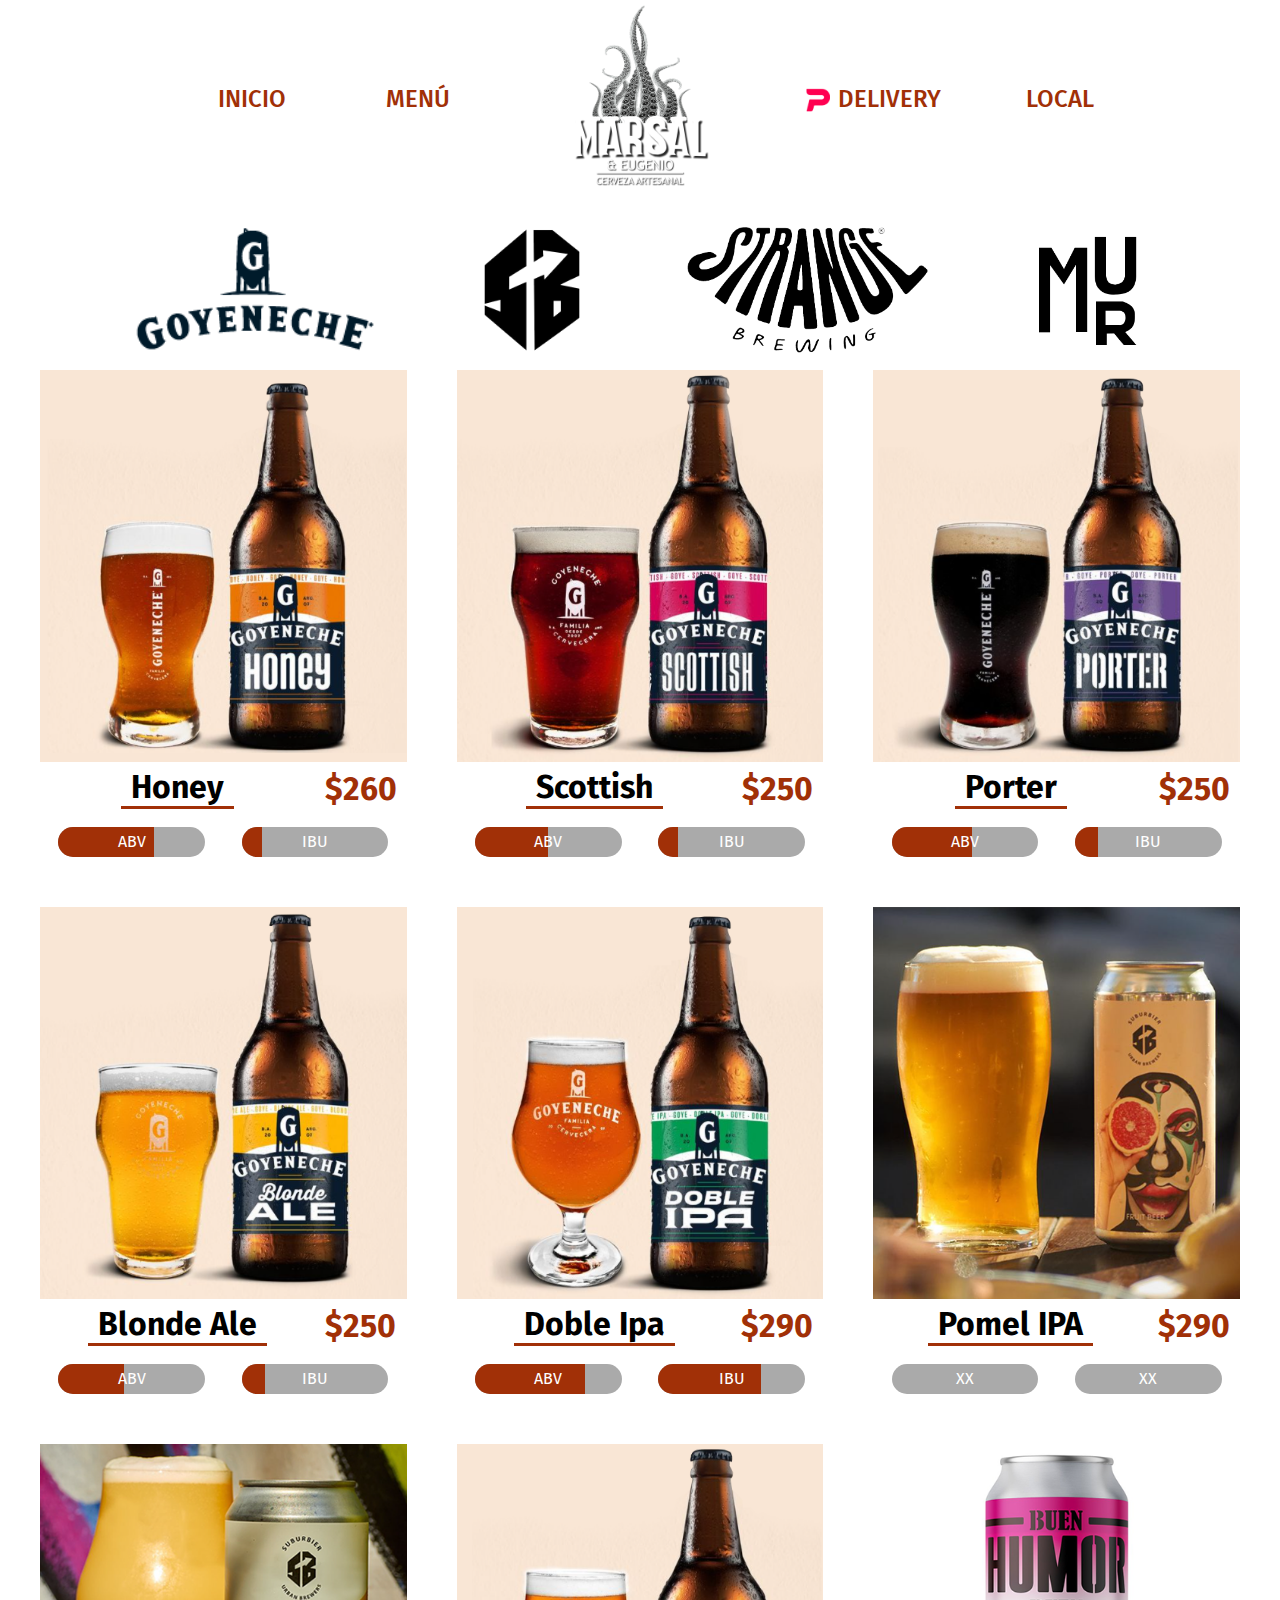
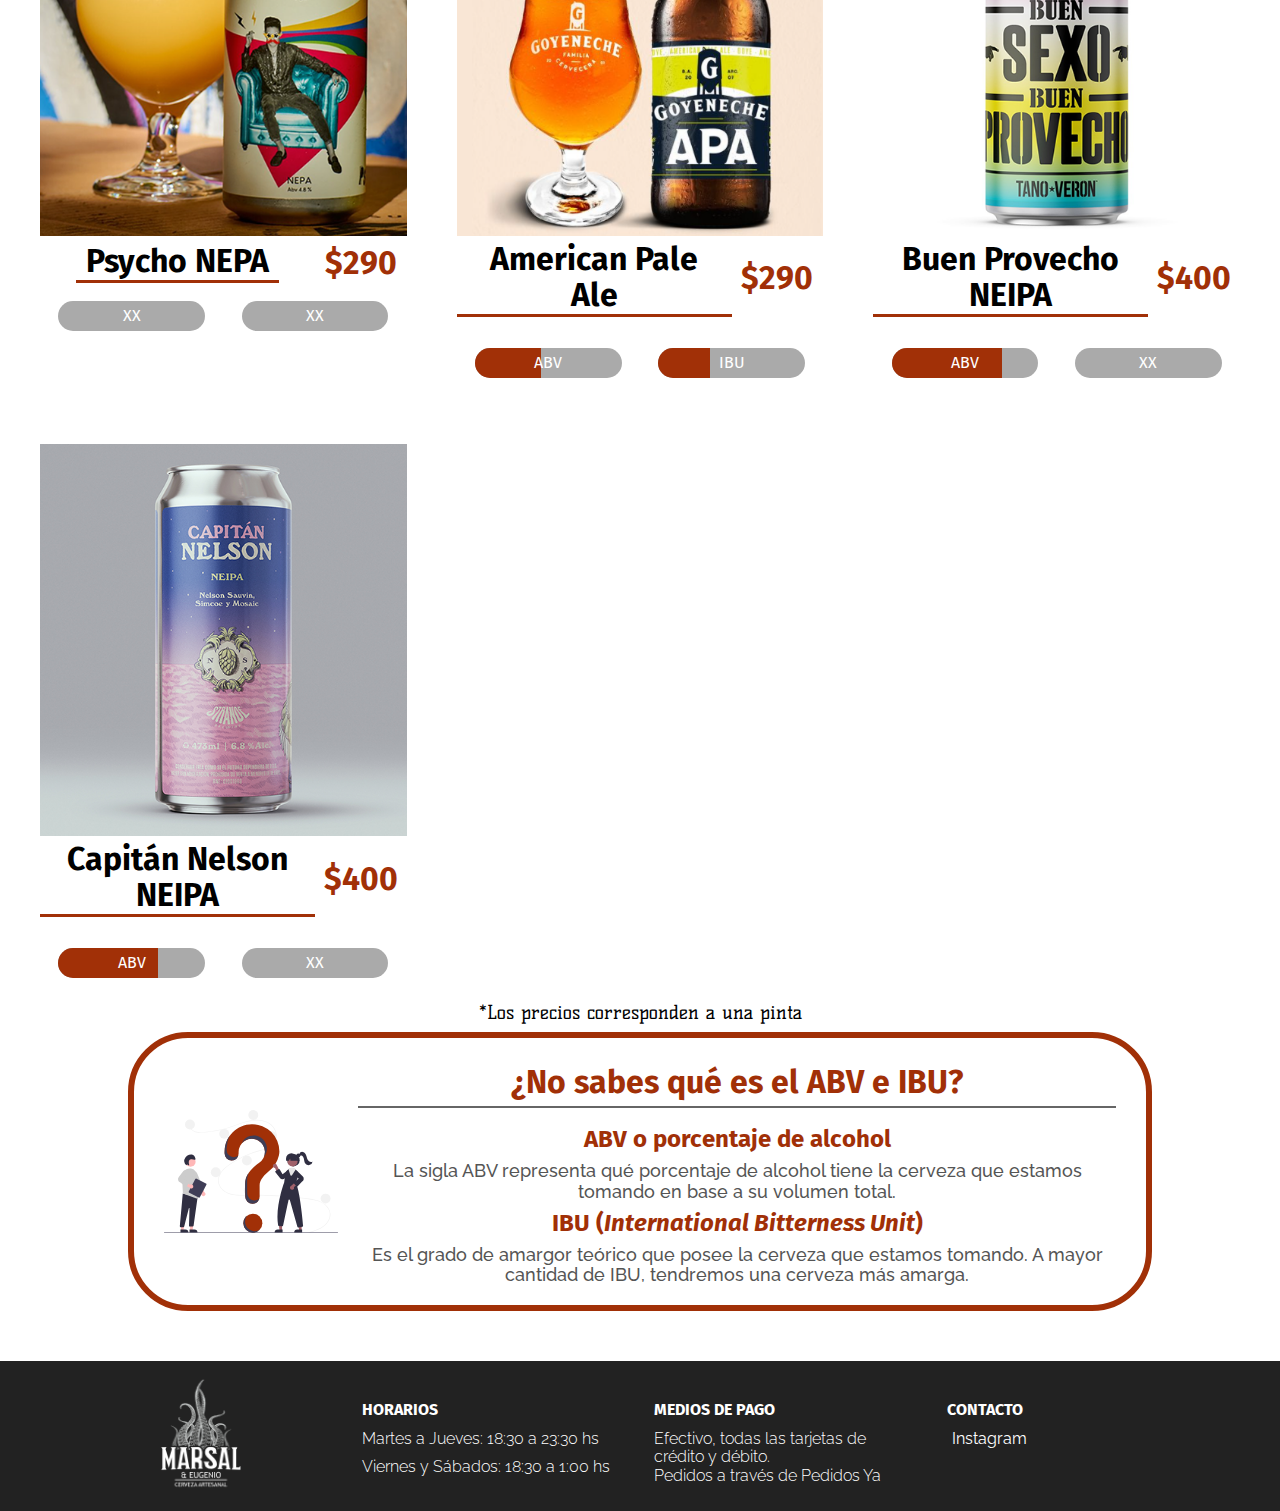
==== commit b0ce2d10: "Add files via upload" ====
--- a/cervezas.html
+++ b/cervezas.html
@@ -76,7 +76,7 @@
 		<section class="container beers">
 			<div class="beer">
 				<div class="container-details">
-					<img class="beer__img" src="assets/Beers/Honey.png" alt="Cerveza Honey">
+					<img class="beer__img" src="assets/Honey.png" alt="Cerveza Honey">
 					<p class="beer__details">Cerveza de color dorado profundo con el aporte justo de miel. Perfectamente balanceada y de alta tomabilidad, final seco con retrogusto dulce y aromático.</p>
 				</div>
 				<div class="beer__description">
@@ -94,7 +94,7 @@
 			</div>
 			<div class="beer">
 				<div class="container-details">
-					<img class="beer__img" src="assets/Beers/Scottish.png" alt="Cerveza Scottish">
+					<img class="beer__img" src="assets/Scottish.png" alt="Cerveza Scottish">
 					<p class="beer__details">Cerveza color rojizo brillante en la que destaca el perfil de las maltas. El blend logra complejos sabores y aroma a bizcocho, pan, caramelo y frutos secos.</p>
 				</div>
 				<div class="beer__description">
@@ -112,7 +112,7 @@
 			</div>
 			<div class="beer">
 				<div class="container-details">
-					<img class="beer__img" src="assets/Beers/Porter.png" alt="Cerveza Porter">
+					<img class="beer__img" src="assets/Porter.png" alt="Cerveza Porter">
 					<p class="beer__details">Cerveza negra, posee un sabor complejo y equilibrado. Cuerpo medio, espuma cremosa y persistente. Amargor moderado aportado por los lúpulos y las maltas tostadas. Se perciben notas de café, chocolate, cacao y frutos secos.</p>
 				</div>
 				<div class="beer__description">
@@ -130,7 +130,7 @@
 			</div>
 			<div class="beer">
 				<div class="container-details">
-					<img class="beer__img" src="assets/Beers/Blonde Ale.png" alt="Cerveza Blonde Ale">
+					<img class="beer__img" src="assets/Blonde Ale.png" alt="Cerveza Blonde Ale">
 					<p class="beer__details">Cerveza rubia de alta tomabilidad, brillante y cristalina. Se percibe el sabor dulce de la malta en perfecto equilibrio con el aroma de los lúpulos que otorgan agradables notas cítricas.</p>
 				</div>
 				<div class="beer__description">
@@ -148,7 +148,7 @@
 			</div>
 			<div class="beer">
 				<div class="container-details">
-					<img class="beer__img" src="assets/Beers/Doble Ipa.png" alt="Cerveza Doble Ipa">
+					<img class="beer__img" src="assets/Doble Ipa.png" alt="Cerveza Doble Ipa">
 					<p class="beer__details">Cerveza de intenso amargor, moderadamente alcohólica. Por su graduación de alcohol, presenta una gran tomabilidad. El balance es hacia el lúpulo que denota características cítricas, frutales y a resina. El amargor es sedoso y no invasivo.</p>
 				</div>
 				<div class="beer__description">
@@ -166,7 +166,7 @@
 			</div>
 			<div class="beer">
 				<div class="container-details">
-					<img class="beer__img" src="assets/Beers/Pomel Ipa.png" alt="Cerveza Pomel Ipa">
+					<img class="beer__img" src="assets/Pomel Ipa.png" alt="Cerveza Pomel Ipa">
 					<p class="beer__details">Llena de aromas y sabores que te van a volar la cabeza, esta American IPA lleva impregnado el aroma y sabor de la cáscara de pomelo orgánico que lleva en madurada.</p>
 				</div>
 				<div class="beer__description">
@@ -184,7 +184,7 @@
 			</div>
 			<div class="beer">
 				<div class="container-details">
-					<img class="beer__img" src="assets/Beers/Psycho NEPA.png" alt="Cerveza Psycho NEPA">
+					<img class="beer__img" src="assets/Psycho NEPA.png" alt="Cerveza Psycho NEPA">
 					<p class="beer__details">Una cerveza que se renueva constantemente y que muy probablemente no sea igual a la que pruebes la próxima vez. Fácil de tomar y de disfrutar, se caracteriza por hacer brillar a los lúpulos que le otorgan su intenso aroma cítrico y una Paleta de sabores felices y veraniegos.</p>
 				</div>
 				<div class="beer__description">
@@ -202,7 +202,7 @@
 			</div>
 			<div class="beer">
 				<div class="container-details">
-					<img class="beer__img" src="assets/Beers/APA.png" alt="Cerveza American Pale Ale APA">
+					<img class="beer__img" src="assets/APA.png" alt="Cerveza American Pale Ale APA">
 					<p class="beer__details">Cerveza lupulada de fuerte carácter cítrico y con una excelente tomabilidad. Cuerpo ligero y refrescante que deja lucir la vitalidad del lúpulo.</p>
 				</div>
 				<div class="beer__description">
@@ -220,7 +220,7 @@
 			</div>
 			<div class="beer">
 				<div class="container-details">
-					<img class="beer__img" src="assets/Beers/Buen provecho.png" alt="Cerveza Buen Provecho NEIPA">
+					<img class="beer__img" src="assets/Buen provecho.png" alt="Cerveza Buen Provecho NEIPA">
 					<p class="beer__details">Una NEIPA brillante, frutada, contundente y picarona.</p>
 				</div>
 				<div class="beer__description">
@@ -237,7 +237,7 @@
 				</div>
 			</div>
 			<div class="beer">
-				<img class="beer__img" src="assets/Beers/Capitan.png" alt="Cerveza Capitan Nelson NEIPA">
+				<img class="beer__img" src="assets/Capitan.png" alt="Cerveza Capitan Nelson NEIPA">
 				<div class="beer__description">
 					<h2 class="beer__title">Capitán Nelson NEIPA</h2>
 					<h2 class="beer__price">$400</h2>
--- a/style2.css
+++ b/style2.css
@@ -1,247 +1,675 @@
-body{
-    background: url(assets/background.jpg);
-    background-size: cover;
-    background-position-x: -60px;
-    scroll-behavior: smooth;
-}
-
-a{
-    color: inherit;
-}
-
-.nav-flex{
-    display: flex;
-    position: relative;
-    height: 35vh;
-    width: 100vw;
-    justify-content: space-evenly;
-}
-
-.nav-flex--mobile{
-    display: none;
-}
-
-.banner{
-    display: flex;
-    justify-content: center;
-}
-
-.banner img{
-    width: 100%;
-}
-
-.logo{
-    justify-content: center;
-    display: flex;
-    min-width: 250px;
-    margin: 0 30px;
-}
-
-.logo img{
-    height: 100%;
-}
-
-.page{
-    display: grid;
-    position: relative;
-    height: 60vh;
-    bottom: 0;
-    width: 100vw;
-    grid-template-areas: 
-    "beer food place";
-    background: rgba(0, 0, 0, 0.507);
-}
-
-.beer{
-    grid-area: beer;
-}
-
-.food{
-    grid-area: food;
-}
-
-.place{
-    grid-area: place;
-}
-
-.item{
-    display: flex;
-    overflow: hidden;
-    padding: 1%;
-}
-
-.bg{
-    box-sizing: border-box;
-    position: relative;
-    top: 0;
-    left: 0;
-    width: 100%;
-    height: 100%;
-    background-repeat: no-repeat;
-    background-size: cover;
-    background-position: center;
-    overflow: hidden;
-}
-
-.item:hover > .bg{
-    transform: scale(1.02);
-    border: none;
-}
-
-.item:hover > .img-title{
-    transform: scale(1.02);
-}
-
-.bg--beer{
-    background-image: url(assets/cerveza1.jpg);
-    background-position: bottom;
-}
-
-.bg--food{
-    background-image: url(assets/comida1.jpg);
-    background-position: bottom;
-}
-
-.bg--place{
-    background-image: url(assets/local1.jpg);
-    background-position: center;
-}
-
-.hover{
-    display: none;
-}
-
-.img-title{
-    position: absolute;
-    text-align: center;
-    color: #fff;
-    font-family: "Kelly Slab";
-    font-size: 3rem;
-    width: 33%;
-    background: rgba(0, 0, 0, 0.473);
-    padding: 20px;
-    bottom: 0;
-    text-shadow: 9px 5px 5px rgba(0, 0, 0, 0.815);
-}
-
-.img-title--beer{
-    left: 0;
-}
-
-.img-title--beer::before{
-    content: "Nuestras Cervezas";
-}
-
-.img-title--food::before{
-    content: "Comé rico";
-}
-
-.img-title--place::before{
-    content: "Te esperamos";
-}
-
-.footer{
-    height: 5vh;
-    display: flex;
-    font-family: "Staatliches";
-    font-size: 1.4rem;
-    justify-content: space-between;
-    color: #fff;
-    align-items: center;
-}
-
-.footer__established{
-    margin: 0 50px;
-}
-
-.footer__paragraph{
-    margin: auto;
-}
-
-.footer__instagram{
-    margin: 0 50px;
-}
-
-.footer__instagram i{
-    margin: 0 10px;
-    font-size: 1.2rem;
-}
-
-@media screen and (max-width:1250px){
-    .nav-flex{
-        height: 30vh;
-    }
-    .page{
-        height: 65vh;
-    }
-}
-
-@media screen and (max-width:900px){
-    body{
-        background: none;
-    }
-
-    .nav-flex{
-        height: 100%;
-        width: 100%;
-        background: url(assets/background2.jpg);
-        background-position-y: -10px;
-        background-size: cover;
-        flex-wrap: wrap;
-        justify-content: space-between;
-        align-items: center;
-    }
-
-    .logo{
-        order: 1;
-        height: 80px;
-        width: 20%;
-        min-width: fit-content;
-        margin: 0;
-    }
-
-    .nav-flex--mobile{
-        display: flex;
-        height: 100px;
-        width: 80%;
-        justify-content: space-evenly;
-        align-items: center;
-        order: 2;
-        color: #fff;
-        text-shadow: 7px 5px 5px rgba(0, 0, 0, 0.815);
-        font-family: "Skranji";
-        font-size: 1.2rem;
-    }
-
-    .nav-flex--mobile a{
-        margin: 0 px;
-    }
-
-    .banner{
-        order: 3;
-        width: 100%;
-    }
-
-    .page{
-        height: 800px;
-        width: 100%;
-        grid-template-areas: 
-        "beer"
-        "food"
-        "place";
-    }
-
-    .footer{
-        height: 100%;
-    }
-}
-
-@media screen and (max-width:600px){
-    .logo{
-        height: 60px;
-    }
-    .nav-flex--mobile{
-        height: 80px;
-        font-size: 1rem;
-    }
+:root{
+    --marron: #a13007;
+}
+
+*{
+    font-family: "Fira Sans";
+}
+
+.nav{
+    overflow: hidden;
+}
+
+.nav-mobile{
+    display: none;
+}
+
+.nav-grid{
+    position: relative;
+    display: grid;
+    width: 80%;
+    grid-template-columns: 1fr max-content 1fr;
+    grid-template-rows: 200px;
+    place-items: center;
+    margin: auto;
+}
+
+.logo{
+    grid-column: 2/3;
+    height: 100%;
+    display: flex;
+    justify-content: center;
+}
+
+.nav__left{
+    grid-column: 1/2;
+    height: 100%;
+    width: 100%;
+    display: flex;
+    position: relative;
+    justify-content: space-evenly;
+    align-items: center;
+    color: var(--marron);
+    font-size: 1.5rem;
+    text-transform: uppercase;
+    font-weight: 500;
+}
+
+.nav__left a{
+    margin: 0 10px;
+}
+
+.nav__right{
+    position: relative;
+    grid-column: 3/4;
+    height: 100%;
+    width: 100%;
+    color: var(--marron);
+    font-size: 1.5rem;
+    text-transform: uppercase;
+    font-weight: 500;
+    display: flex;
+    justify-content: space-evenly;
+    align-items: center;
+}
+
+.nav__link{
+    position: relative;
+    margin: 0 10px;
+}
+
+.nav__link i{
+    margin: 0 8px;
+}
+
+.pedidos{
+    position: relative;
+    height: 1.5rem;
+    margin: 0 8px;
+}
+
+.page{
+    position: relative;
+    width: 100%;
+    font-family: "Fira Sans";
+    margin-top: 10px;
+}
+
+.container{
+    position: relative;
+    width: 1200px;
+    margin: auto;
+    overflow: hidden;
+    text-align: center;
+}
+
+.friends{
+    display: flex;
+    flex-wrap: wrap;
+    height: 160px;
+    justify-content: space-evenly;
+    align-items: center;
+    padding: 10px 0;
+}
+
+.friends__logo{
+    height: 90%;
+    margin: 0 10px;
+    min-width: max-content;
+}
+
+.beers{
+    display: grid;
+    grid-template-columns: repeat(3,1fr);
+    grid-template-rows: auto;
+    gap: 50px;
+    place-items: center;
+}
+
+.beer{
+    position: relative;
+    height: 100%;
+    overflow: hidden;
+}
+
+.beer__img{
+    position: relative;
+    width: 100%;
+}
+
+.container-details{
+    position: relative;
+}
+
+.beer__details{
+    display: flex;
+    flex-direction: column;
+    text-align: center;
+    justify-content: center;
+    position: absolute;
+    top: 0;
+    width: 100%;
+    height: 100%;
+    background: #000000b3;
+    color: #fff;
+    font-size: 1.4rem;
+    padding: 0 50px;
+    font-family: "Truculenta";
+    transform: translateY(-110%);
+    transition: transform 0.6s ease-out;
+}
+
+.container-details:hover > .beer__details{
+    transform: translateY(0);
+}
+
+.beer__description{
+    display: grid;
+    position: relative;
+    grid-template-columns: repeat(4,1fr);
+    grid-template-rows: repeat(2,1fr);
+    place-items: center;
+}
+
+.beer__title{
+    grid-column: 1/4;
+    grid-row: 1/2;
+    font-size: 2rem;
+    padding: 0 10px;
+    border-bottom: 3px solid var(--marron);
+}
+
+.beer__price{
+    grid-column: 4/5;
+    grid-row: 1/2;
+    font-size: 2rem;
+    color: var(--marron);
+}
+
+.beer__abv{
+    position: relative;
+    grid-column: 1/3;
+    grid-row: 2/3;
+    width: 80%;
+    height: 30px;
+    border-radius: 20px;
+    background: #aaa;
+    text-align: center;
+    overflow: hidden;
+    margin-top: 15px;
+}
+
+.beer__abv p{
+    position: absolute;
+    width: 100%;
+    margin-top: 6px;
+    color: #fff;
+}
+
+.abv__value{
+    height: 100%;
+    background: var(--marron);
+    border-radius: px;
+    padding: 0 10px;
+    display: flex;
+    flex-direction: column;
+    justify-content: center;
+    color: #fff;
+}
+
+.beer__ibu{
+    grid-column: 3/5;
+    grid-row: 2/3;
+    position: relative;
+    width: 80%;
+    height: 30px;
+    border-radius: 20px;
+    background: #aaa;
+    text-align: center;
+    overflow: hidden;
+    margin-top: 15px;
+}
+
+.beer__ibu p{
+    position: absolute;
+    width: 100%;
+    margin-top: 6px;
+    color: #fff;
+}
+
+.ibu__value{
+    height: 100%;
+    background: var(--marron);
+    padding: 0 10px;
+    display: flex;
+    flex-direction: column;
+    justify-content: center;
+    color: #fff;
+}
+
+.abv-honey{
+    width: 65%;
+}
+.ibu-honey{
+    width: 12%;
+}
+.abv-sc{
+    width: 50%;
+}
+.ibu-sc{
+    width: 7%;
+}
+.abv-apa{
+    width: 45%;
+}
+.ibu-apa{
+    width: 35%;
+}
+.abv-blonde{
+    width: 45%;
+}
+.ibu-blonde{
+    width: 16%;
+}
+.abv-dipa{
+    width: 75%;
+}
+.ibu-dipa{
+    width: 70%;
+}
+.abv-por{
+    width: 55%;
+}
+.ibu-por{
+    width: 16%;
+}
+.abv-bp{
+    width: 75%;
+}
+.abv-cn{
+    width: 68%;
+}
+.abv-na{
+    display: none;
+}
+.ibu-na{
+    display: none;
+}
+
+.aclaration{
+    width: 100%;
+    text-align: center;
+}
+
+.aclaration p{
+    font-family: "Kelly Slab";
+    font-weight: 500;
+    font-size: 1.2rem;
+    line-height: 2;
+}
+
+.diccionario{
+    position: relative;
+    text-align: center;
+    width: 80%;
+    margin: auto;
+    display: flex;
+    border: 6px solid var(--marron);
+    border-radius: 60px;
+    padding: 20px;
+    margin-bottom: 50px;
+}
+
+.flex-center{
+    display: flex;
+    align-items: center;
+    justify-content: center;
+}
+
+.question{
+    width: 20%;
+    padding: 0 10px;
+}
+
+.definitions{
+    width: 80%;
+    display: flex;
+    flex-direction: column;
+    padding: 0 10px;
+}
+
+.dicc{
+    font-size: 2rem;
+    color: var(--marron);
+    line-height: 1.5;
+    border-bottom: 2px solid #666;
+    margin-bottom: 10px;
+}
+
+.diccionario__title{
+    font-size: 1.5rem;
+    line-height: 1.8;
+    color: var(--marron);
+}
+
+.diccionario__description{
+    font-size: 1.1rem;
+    color: #555;
+    font-weight: 500;
+    font-family: 'Raleway', sans-serif;
+}
+
+.footer{
+    height: 150px;
+    background: #222;
+}
+
+.cont-f{
+    height: 100%;
+    display: flex;
+    position: relative;
+    font-size: 1rem;
+    justify-content: space-evenly;
+    color: #fff;
+    text-align: left;
+}
+
+.footer__item{
+    height: 100%;
+    width: 22%;
+    padding-top: 40px;
+}
+
+.footer__item:nth-child(1){
+    padding-top: 0;
+}
+
+.footer__logo{
+    height: 80%;
+}
+
+.footer__p{
+    font-family: "Raleway";
+    font-weight: 300;
+    margin-top: 10px;
+    font-size: 1rem;
+}
+
+.contact h4{
+    margin-bottom: 10px;
+}
+
+.footer__instagram{
+    font-size: 1rem;
+    font-family: "Raleway";
+}
+
+.footer__instagram i{
+    margin-right: 5px;
+}
+
+@media screen and (max-width: 1250px){
+    .nav-grid{
+        width: 90%;
+    }
+    .container{
+        width: 800px;
+    }
+    .beers{
+        grid-template-columns: 1fr 1fr;
+    }
+    .beer__details{
+        padding: 0 20px;
+        font-size: 1rem;
+    }
+    .friends{
+        height: 120px;
+    }
+    .question{
+        width: 30%;
+    }
+    .dicc{
+        font-size: 1.6rem;
+    }
+    .diccionario__title{
+        font-size: 1.2rem;
+    }
+    .diccionario__description{
+        font-size: 1rem;
+    }
+    .footer__item{
+        padding-top: 20px;
+    }
+}
+
+@media screen and (max-width: 850px) {
+    .nav-grid{
+        grid-template-rows: 150px;
+    }
+    .nav__left{
+        font-size: 1.1rem;
+    }
+    .nav__right{
+        font-size: 1.1rem;
+    }
+    .pedidos{
+        height: 1rem;
+    }
+    .container{
+        width: 80%;
+    }
+    .friends{
+        height: 130px;
+    }
+    .friends__logo{
+        height: 90px;
+    }
+    .beer__title{
+        font-size: 1.5rem;
+    }
+    .beer__price{
+        font-size: 1.5rem;
+    }
+    .beer__abv{
+        height: 25px;
+    }
+    .beer__ibu{
+        height: 25px;
+    }
+    .beer__abv p{
+        font-size: 1rem;
+        margin-top: 4px;
+    }
+    .beer__ibu p{
+        font-size: 1rem;
+        margin-top: 4px;
+    }
+    .aclaration p{
+        font-size: 1rem;
+    }
+    .dicc{
+        font-size: 1.3rem;
+    }
+    .diccionario__title{
+        font-size: 1rem;
+    }
+    .diccionario__description{
+        font-size: 0.8rem;
+    }
+    .cont-f{
+        font-size: 0.9rem;
+        width: 90%;
+    }
+    .footer__p{
+        font-size: 0.7rem;
+    }
+    .footer__instagram{
+        font-size: 0.7rem;
+    }
+    .footer__item{
+        padding-top: 30px;
+    }
+}
+
+@media screen and (max-width: 550px) {
+    .friends{
+        height: 140px;
+    }
+    .friends__logo{
+        height: 60px;
+    }
+    .beers{
+        grid-template-columns: 1fr;
+    }
+    .question{
+        display: none;
+    }
+    .definitions{
+        width: 100%;
+    }
+    .nav-grid{
+        display: none;
+    }
+    .nav-mobile{
+        display: flex;
+        position: relative;
+        width: 100%;
+        height: 100px;
+        justify-content: space-between;
+        align-items: center;
+        z-index: 1;
+    }
+    .nav__button{
+        position: relative;
+        display: flex;
+        justify-content: left;
+        width: 30%;
+        padding-left: 20px;
+    }
+    .nav__instagram{
+        width: 30%;
+        position: relative;
+        display: flex;
+        justify-content: right;
+        padding-right: 20px;
+        font-size: 1.1rem;
+    }
+    .nav__button i{
+        margin-right: 10px;
+    }
+    .nav__button h5{
+        font-size: 1rem;
+        font-family: "Skranji";
+        font-weight: 500;
+    }
+    .aside{
+        position: fixed;
+        width: 60%;
+        height: 100vh;
+        display: flex;
+        flex-direction: column;
+        top: 0;
+        left: 0;
+        background: #ffffffee;
+        box-sizing: border-box;
+        transform: translateX(-300%);
+        transition: transform 0.7s;
+        box-shadow: 120px 0px 120px 120px #0000009a;
+        justify-content: center;
+    }
+    .nav__button:hover > .aside{
+        transform: translateX(0);
+    }
+    .aside__item{
+        position: relative;
+        width: 100%;
+        justify-content: center;
+        font-size: 1.5rem;
+        display: flex;
+        padding: 10px 0;
+        border-top: 1px solid #66666631;
+    }
+    .aside__item:last-child{
+        border-bottom: 1px solid #66666631;
+    }
+    .aside__item img{
+        width: 1.5rem;
+        height: 1.5rem;
+        margin-right: 10px;
+    }
+    .nav-mobile img{
+        height: 90%;
+    }
+    .footer{
+        height: 400px;
+        background: #222;
+    }
+    .cont-f{
+        height: 100%;
+        display: flex;
+        flex-direction: column;
+        position: relative;
+        font-size: 1rem;
+        justify-content: space-evenly;
+        color: #fff;
+        text-align: center;
+    }
+    .footer__item{
+        width: 100%;
+    }
+    .footer__item{
+        padding-top: 10px;
+    }
+    .footer__item:nth-child(1){
+        padding-top: 10px;
+    }
+    .footer__logo{
+        height: 150px;
+    }
+}
+
+/* 4k */
+
+@media screen and (min-width: 2000px) {
+    .nav-flex{
+        grid-template-rows: 250px;
+    }
+    .nav__left{
+        font-size: 2.2rem;
+    }
+    .nav__right{
+        font-size: 2.2rem;
+    }
+    .pedidos{
+        height: 2.2rem;
+    }
+    .container{
+        width: 80%;
+    }
+    .friends{
+        height: 300px;
+    }
+    .friends__logo{
+        height: 200px;
+    }
+    .dicc{
+        font-size: 3rem;
+    }
+    .diccionario__title{
+        font-size: 2.2rem;
+    }
+    .diccionario__description{
+        font-size: 1.7rem;
+    }
+    .aclaration p{
+        font-size: 1.5rem;
+    }
+    .beer__title{
+        font-size: 2.5rem;
+    }
+    .beer__price{
+        font-size: 2.5rem;
+    }
+    .beer__abv{
+        height: 40px;
+    }
+    .beer__ibu{
+        height: 40px;
+    }
+    .beer__abv p{
+        font-size: 1.5rem;
+    }
+    .beer__ibu p{
+        font-size: 1.5rem;
+    }
 }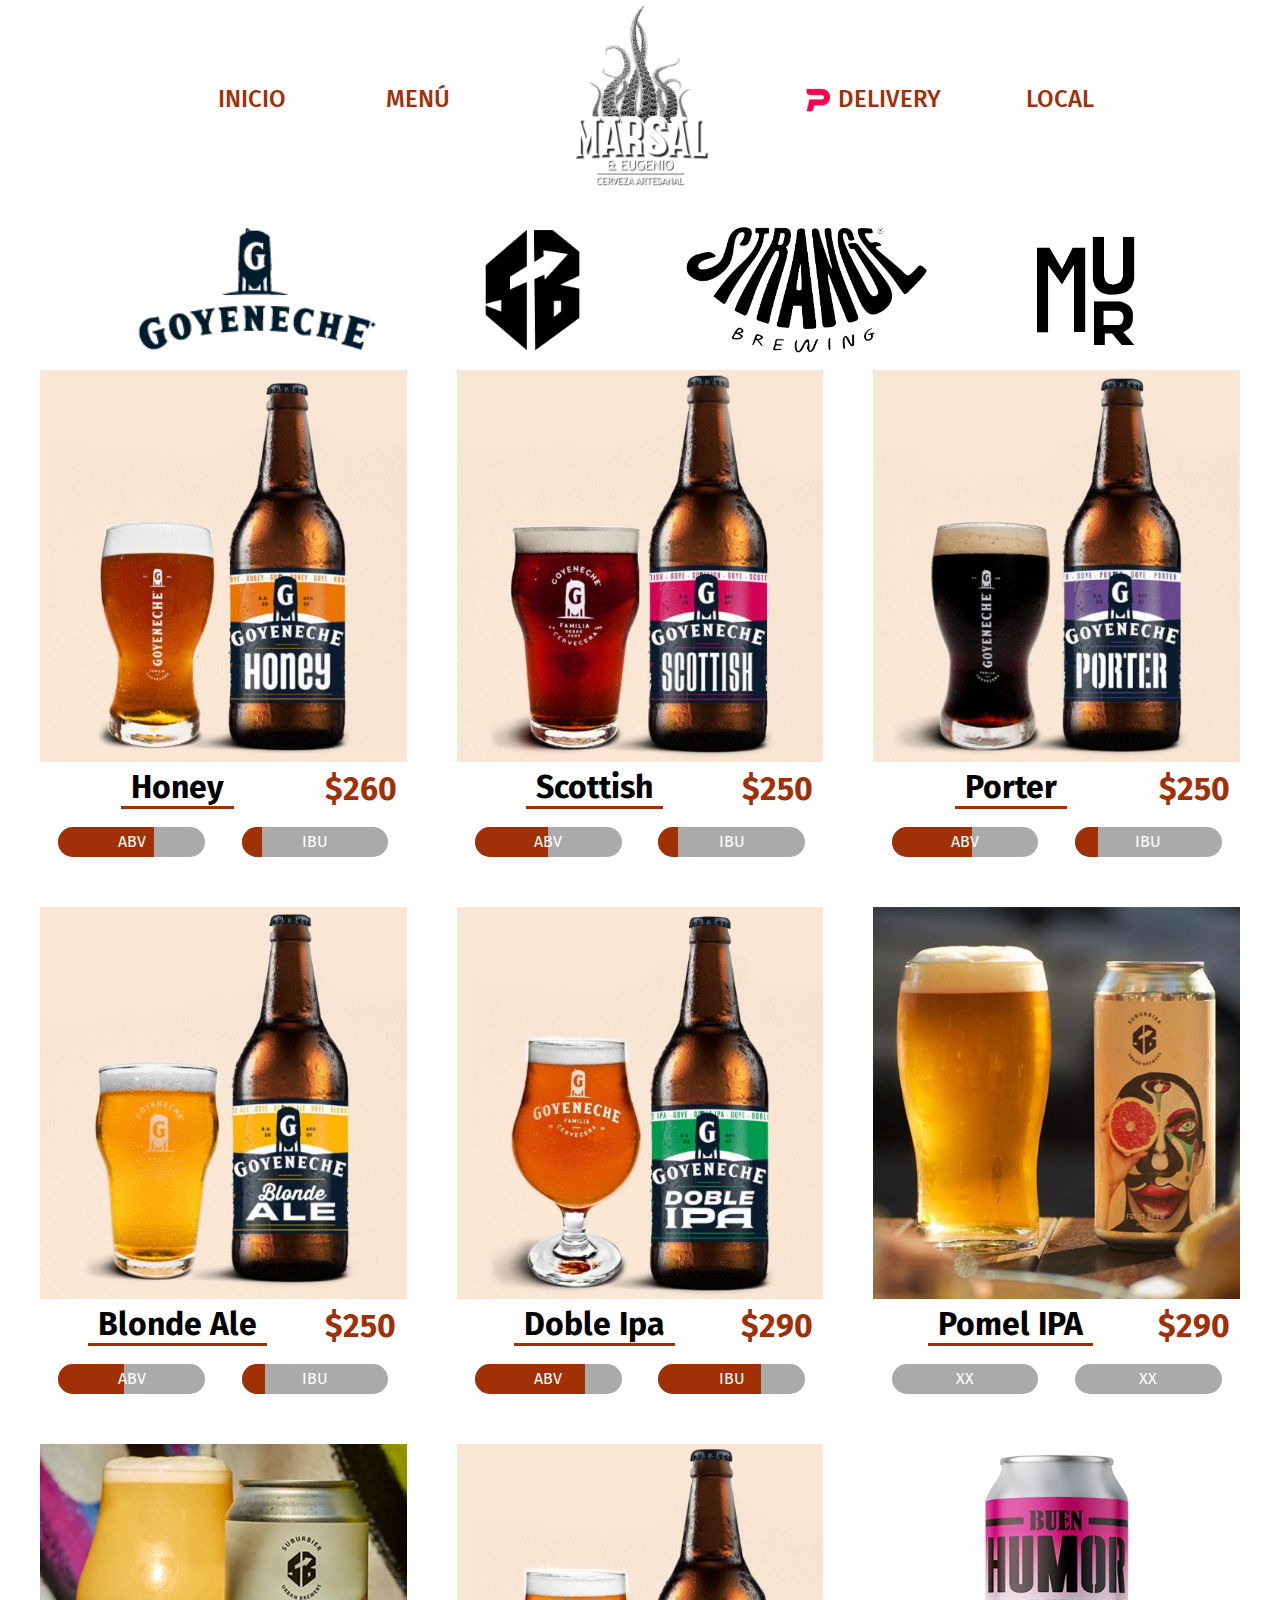
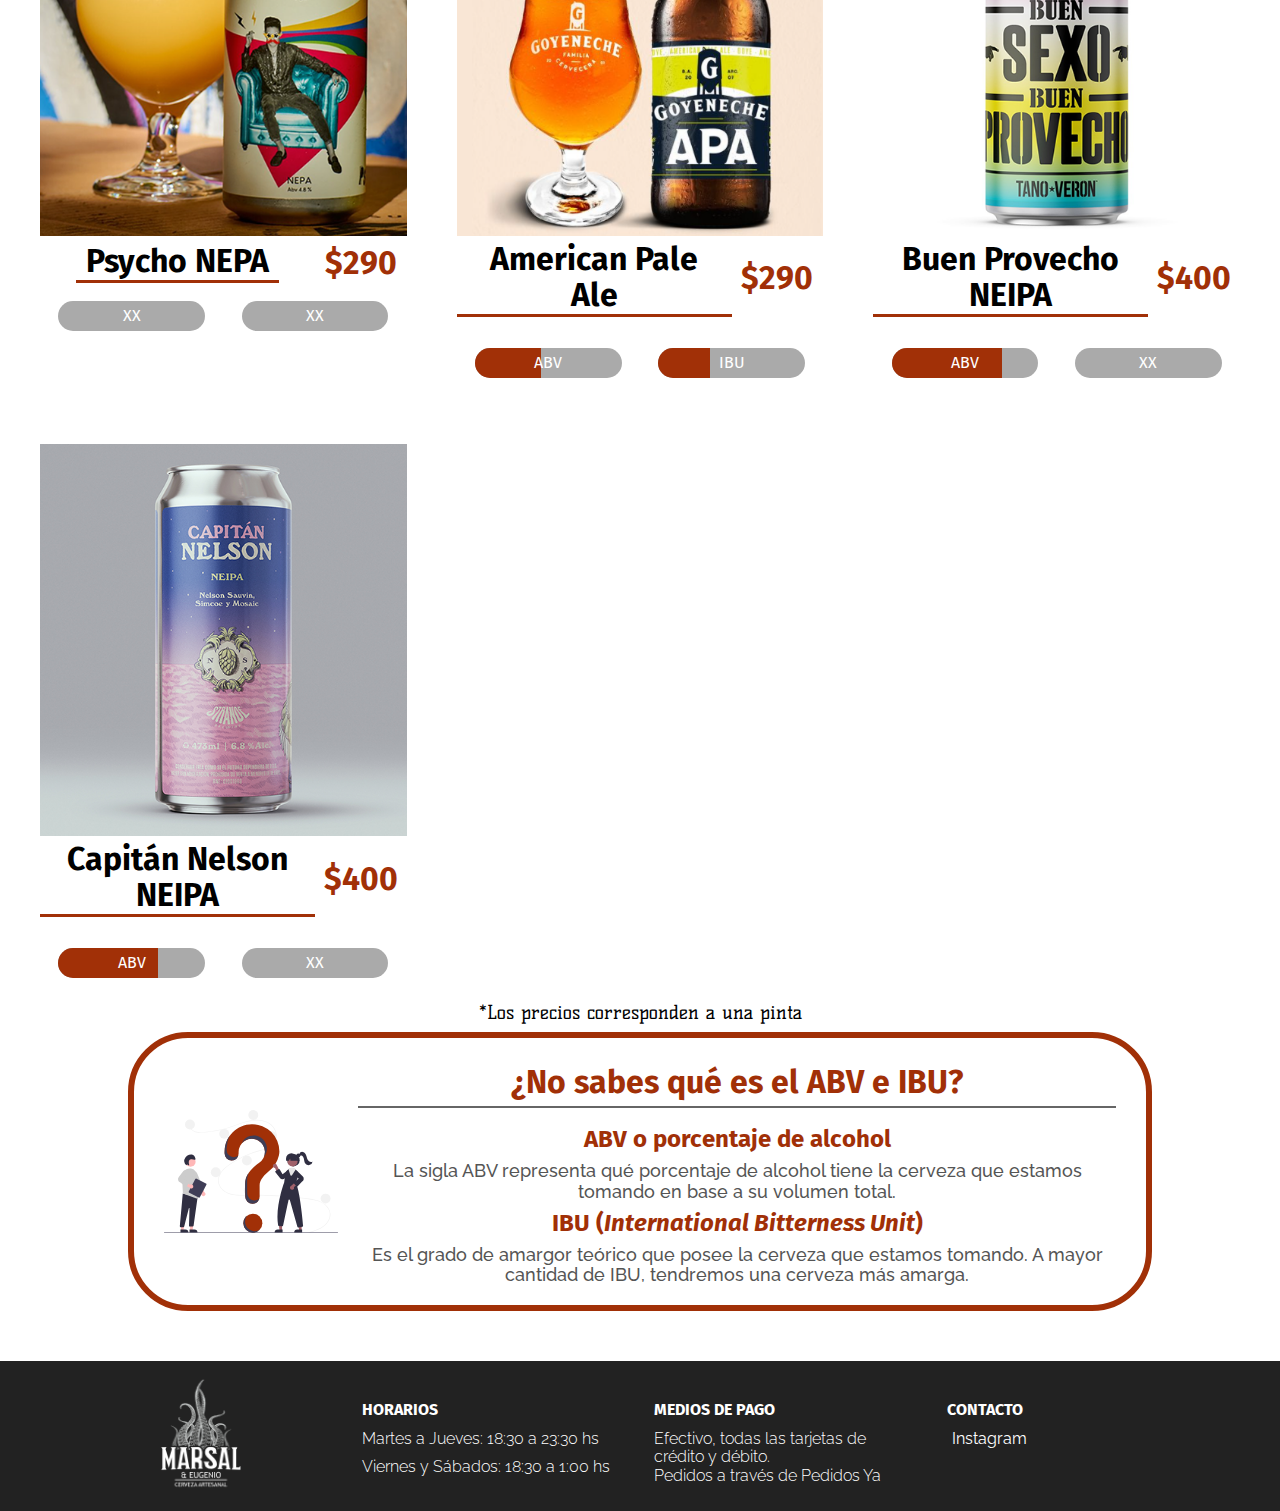
==== commit c7c9fbe3: "Update cervezas.html" ====
--- a/cervezas.html
+++ b/cervezas.html
@@ -45,19 +45,25 @@
 				<i class="fas fa-bars"></i>
 				<h5>MENU</h5>
 				<div class="aside">
-					<a class="aside__item" href="index.html">
-						<i class="fas fa-home"></i>Inicio
+					<a class="flex-center aside__logo" href="index.html">
+						<img src="assets/Logo_bordes.png" alt="Marsal Cervecería">
 					</a>
-					<a class="aside__item" href="menu.html">
-						<i class="fas fa-utensils"></i>Menú
-					</a>
-					<a class="aside__item" href="https://www.pedidosya.com.ar/restaurantes/malvinas-argentinas/marsal-cerveceria-los-polvorines-menu?origin=shop_list">
-						<img src="assets/Pedidos.png" alt="Pedidos Ya">
-						Delivery
-					</a>
-					<a class="aside__item" href="https://g.page/marsal-cerveceria?share" target="_blank">
-						<i class="fas fa-map-marker-alt"></i>Local
-					</a>
+					<div class="aside__container-items">
+						<a class="aside__item" href="index.html">
+							<i class="fas fa-home"></i>Inicio
+						</a>
+						<a class="aside__item" href="menu.html">
+							<i class="fas fa-utensils"></i>Menú
+						</a>
+						<a class="aside__item" href="https://www.pedidosya.com.ar/restaurantes/malvinas-argentinas/marsal-cerveceria-los-polvorines-menu?origin=shop_list">
+							<img src="assets/Pedidos.png" alt="Pedidos Ya">
+							Delivery
+						</a>
+						<a class="aside__item" href="https://g.page/marsal-cerveceria?share" target="_blank">
+							<i class="fas fa-map-marker-alt"></i>Local
+						</a>
+					</div>
+					<a class="aside__instagram" href="https://www.instagram.com/marsal_cerveceria/" target="_blank"><i class="fab fa-instagram"></i>Instagram</a>	
 				</div>
 			</div>
 			<img class="logo" src="assets/Logo_bordes.png" alt="Marsal Cervecería">
@@ -299,4 +305,4 @@
 		</div>
     </footer>
 </body>
-</html>+</html>
--- a/style2.css
+++ b/style2.css
@@ -104,7 +104,7 @@
 
 .friends__logo{
     height: 90%;
-    margin: 0 10px;
+    margin: 0 7px;
     min-width: max-content;
 }
 
@@ -449,10 +449,11 @@
         width: 80%;
     }
     .friends{
-        height: 130px;
+        height: 100%;
     }
     .friends__logo{
-        height: 90px;
+        height: 70px;
+        margin: 10px 5px;
     }
     .beer__title{
         font-size: 1.5rem;
@@ -502,11 +503,8 @@
 }
 
 @media screen and (max-width: 550px) {
-    .friends{
-        height: 140px;
-    }
     .friends__logo{
-        height: 60px;
+        margin: 5px 20px;
     }
     .beers{
         grid-template-columns: 1fr;
@@ -536,6 +534,9 @@
         width: 30%;
         padding-left: 20px;
     }
+    .nav__logo{
+        height: 100%;
+    }
     .nav__instagram{
         width: 30%;
         position: relative;
@@ -549,7 +550,7 @@
     }
     .nav__button h5{
         font-size: 1rem;
-        font-family: "Skranji";
+        font-family: "Raleway";
         font-weight: 500;
     }
     .aside{
@@ -565,10 +566,25 @@
         transform: translateX(-300%);
         transition: transform 0.7s;
         box-shadow: 120px 0px 120px 120px #0000009a;
-        justify-content: center;
+        justify-content: space-between;
     }
     .nav__button:hover > .aside{
         transform: translateX(0);
+    }
+    .aside__logo{
+        height: 30%;
+        padding: 20px 0;
+    }
+    .aside__instagram{
+        height: 30%;
+        display: flex;
+        justify-content: center;
+        align-items: flex-end;
+        margin-bottom: 20px;
+        font-size: 1.2rem;
+    }
+    .aside__instagram i{
+        font-size: 1.4rem;
     }
     .aside__item{
         position: relative;
@@ -578,6 +594,7 @@
         display: flex;
         padding: 10px 0;
         border-top: 1px solid #66666631;
+        font-family: "Raleway";
     }
     .aside__item:last-child{
         border-bottom: 1px solid #66666631;
@@ -599,11 +616,14 @@
         display: flex;
         flex-direction: column;
         position: relative;
-        font-size: 1rem;
+        font-size: 1.1rem;
         justify-content: space-evenly;
         color: #fff;
         text-align: center;
     }
+    .footer__p{
+        font-size: 0.8rem;
+    }
     .footer__item{
         width: 100%;
     }
@@ -618,6 +638,12 @@
     }
 }
 
+@media screen and (max-width: 350px) {
+    .friends__logo{
+        height: 50px;
+        margin: 5px;
+    }
+}
 /* 4k */
 
 @media screen and (min-width: 2000px) {
